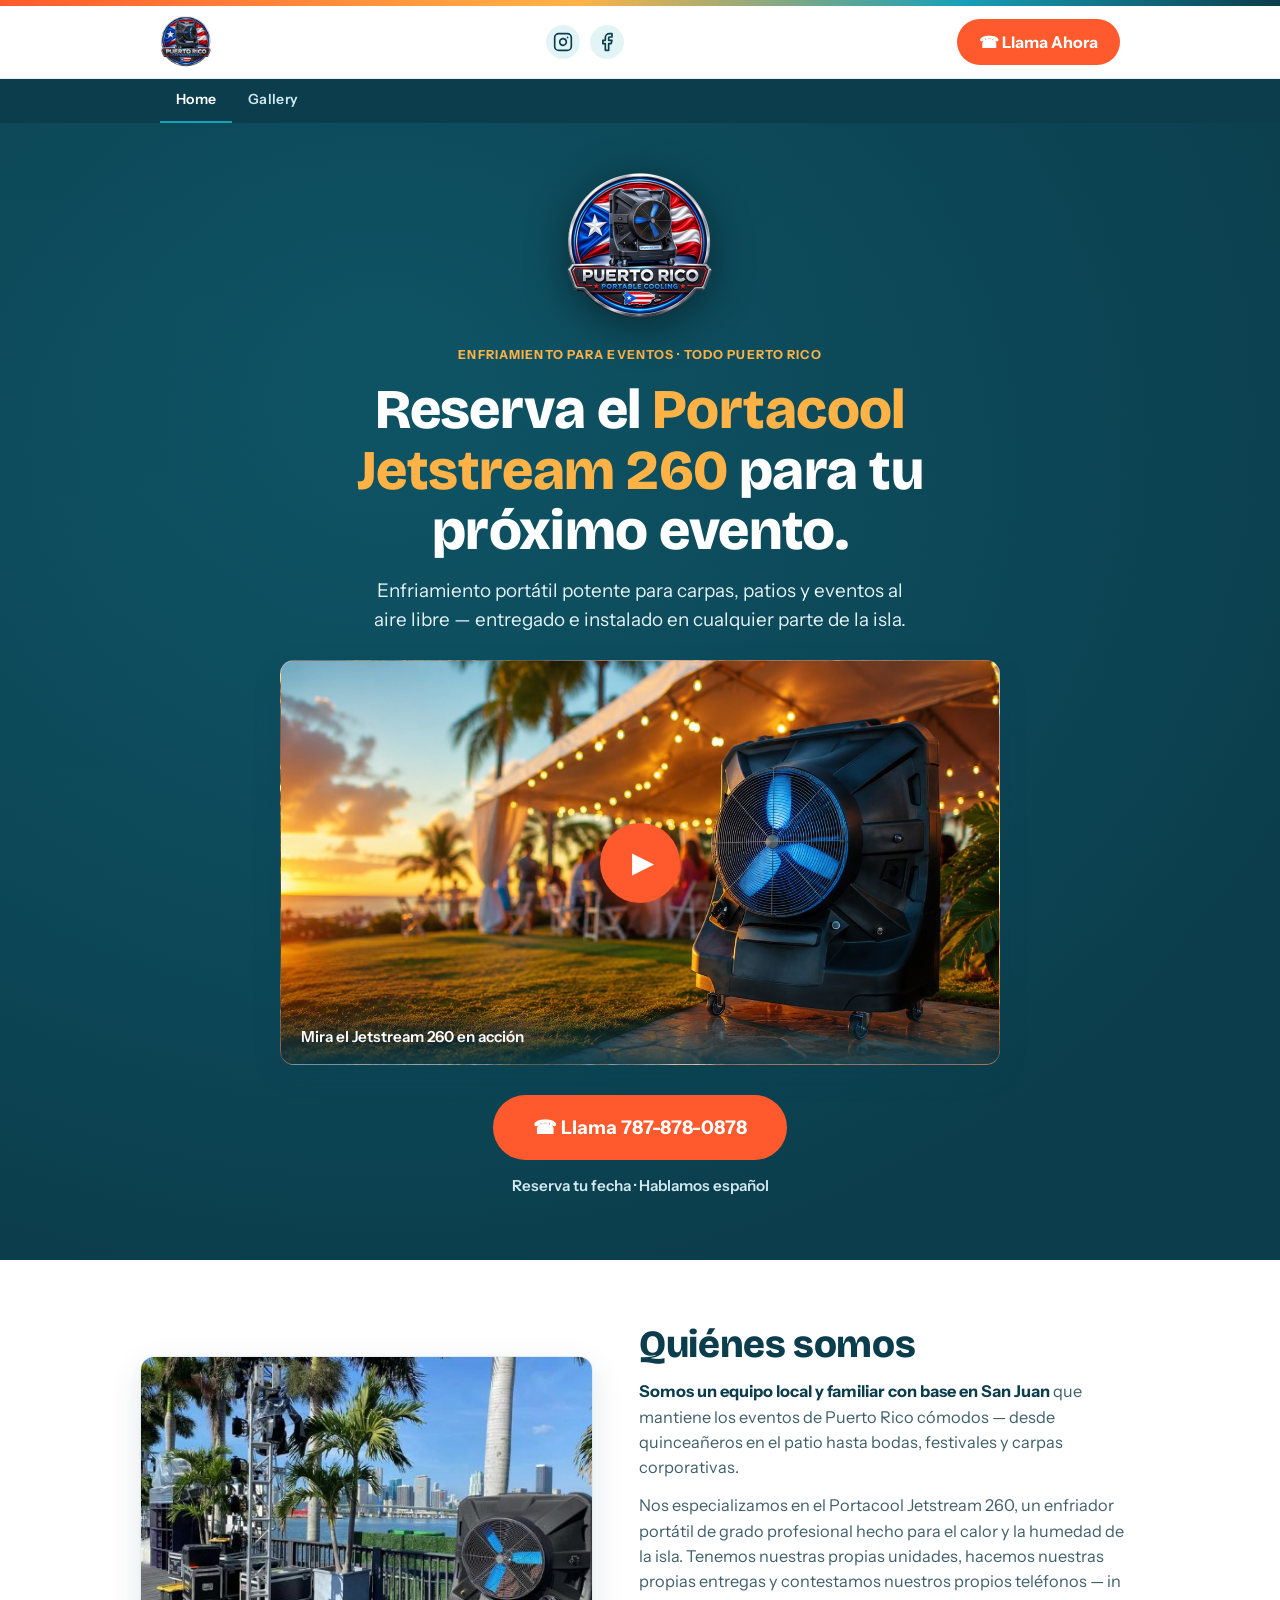
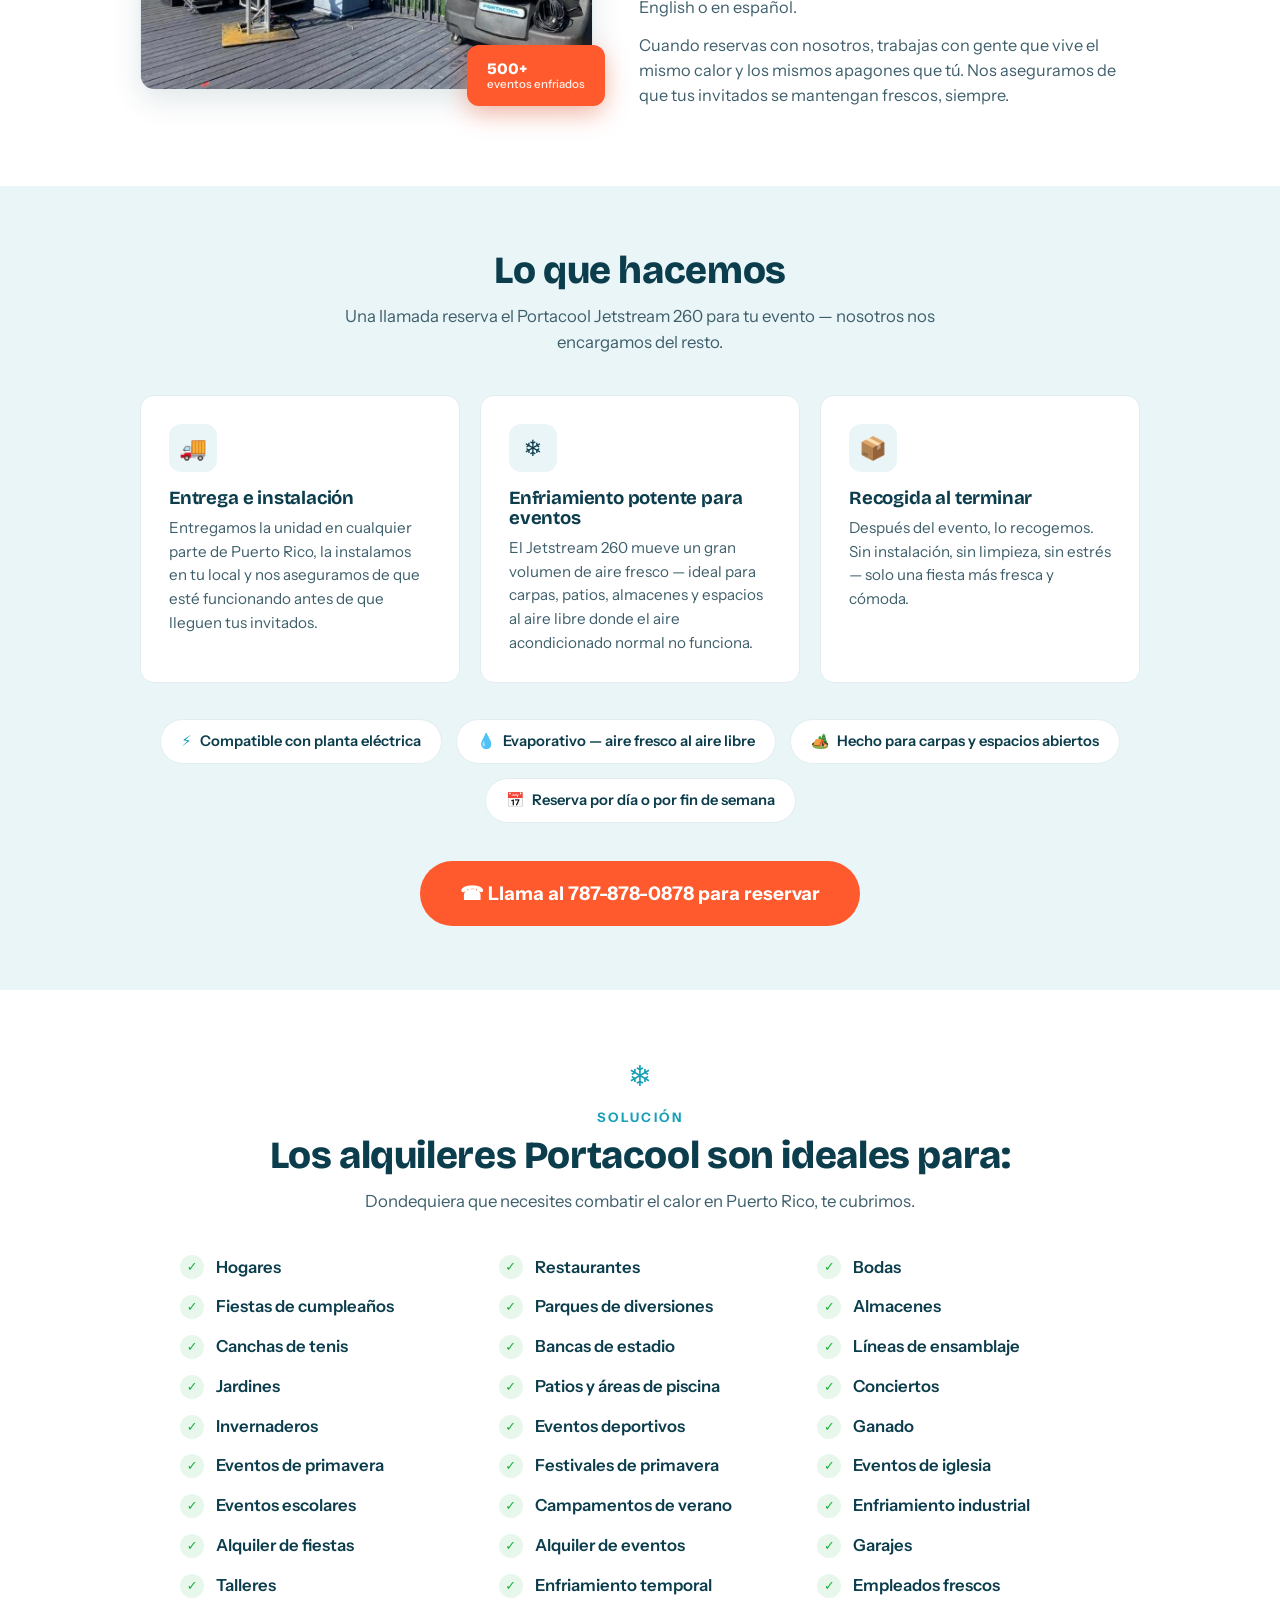
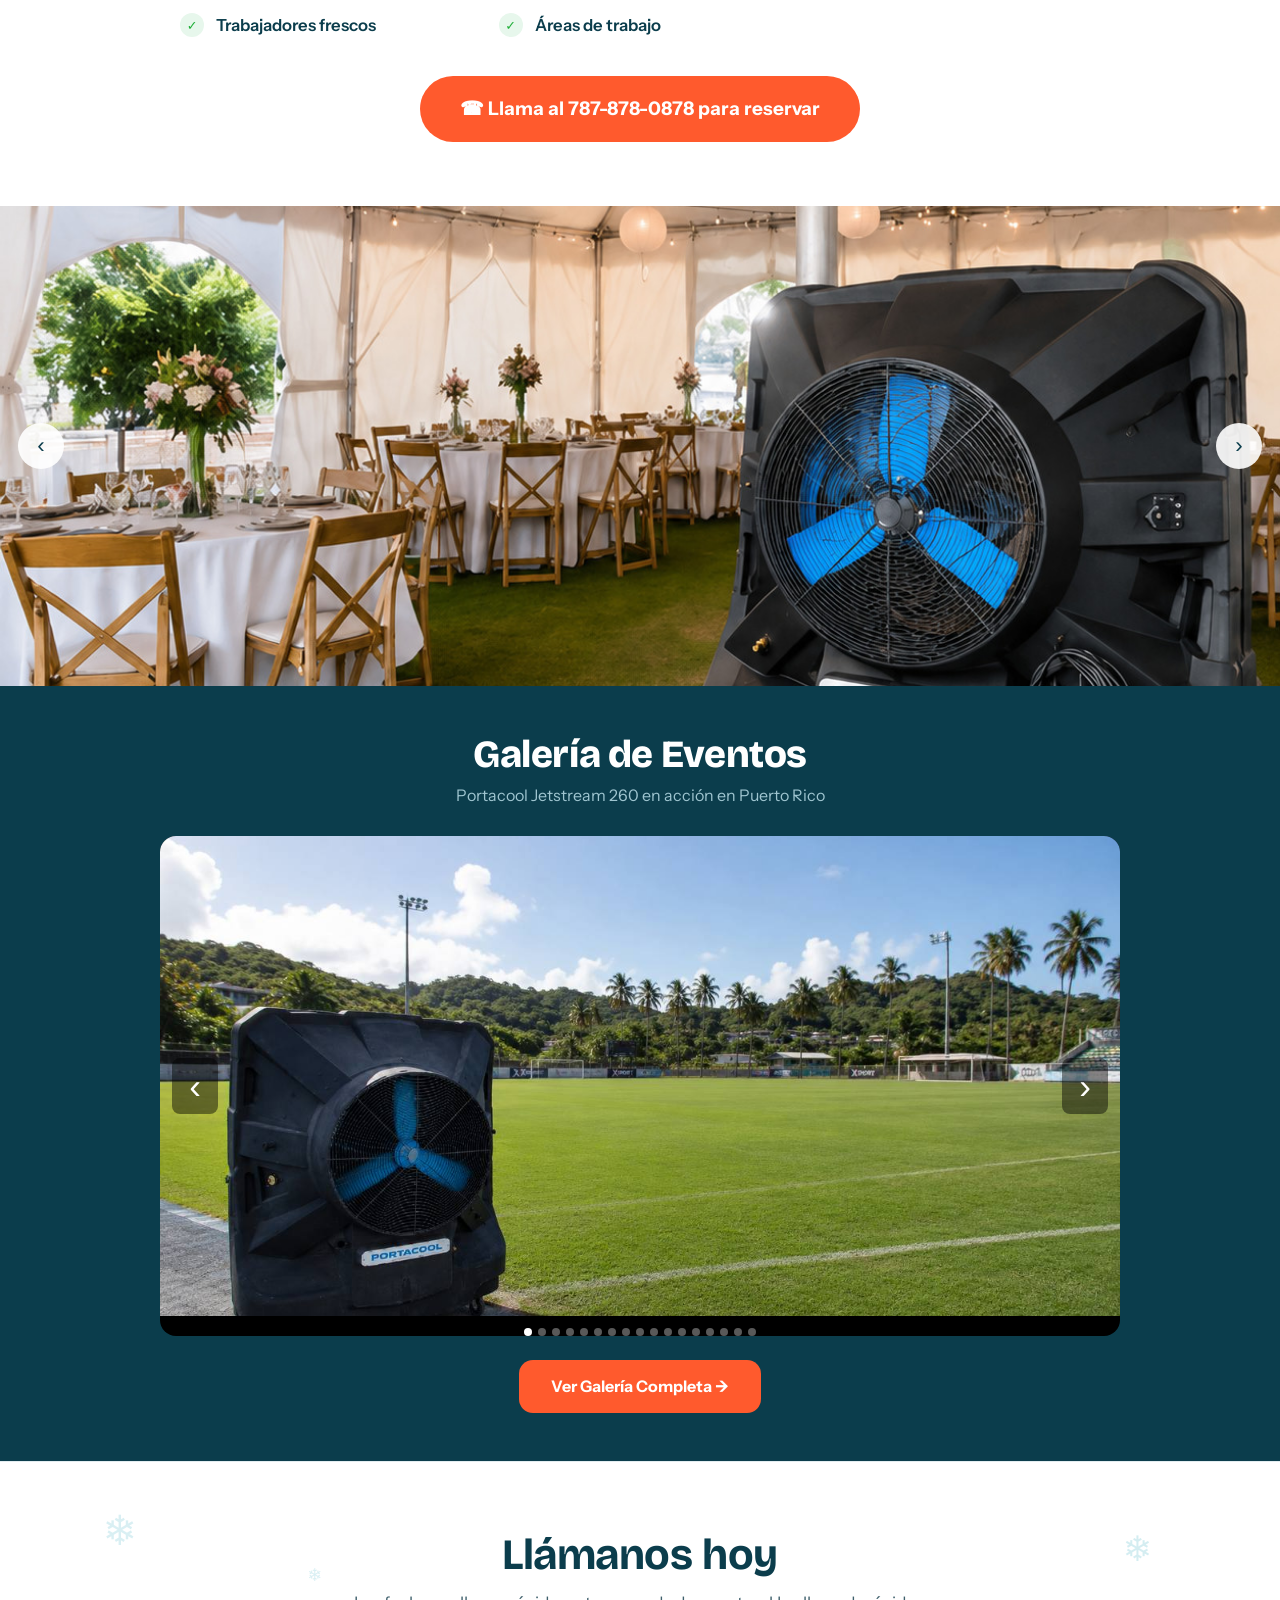
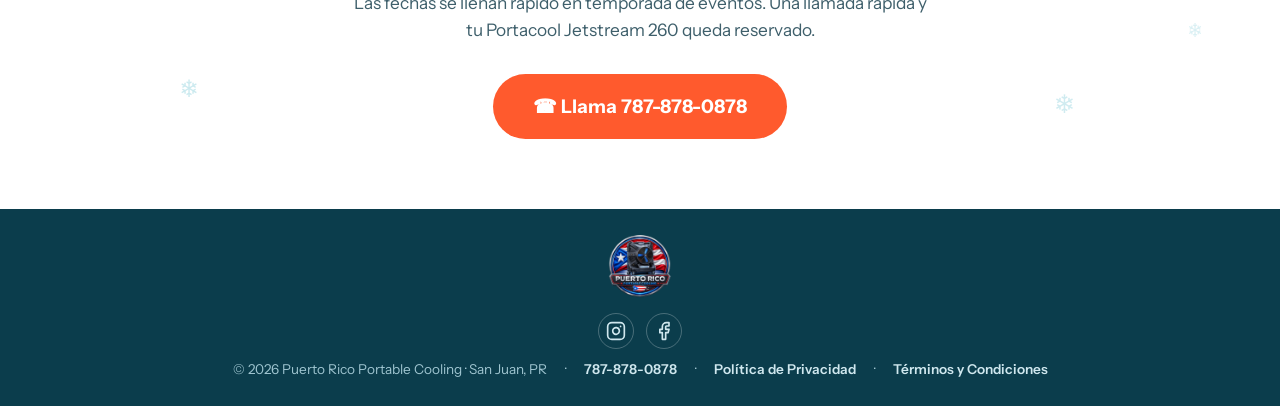
==== index.html @ 1264a454 "Add privacy policy and terms pages" ====
<!DOCTYPE html>
<html lang="es">
<head>
<meta charset="UTF-8">
<meta name="viewport" content="width=device-width, initial-scale=1.0">
<!-- Keyword-rich for Google Ads relevance / Quality Score -->
<title>Alquiler Portacool Jetstream 260 para Eventos en Puerto Rico | Llama para Reservar</title>
<meta name="description" content="Reserva el Portacool Jetstream 260 para tu próximo evento en Puerto Rico. Enfriamiento portátil potente para eventos, entregado e instalado en cualquier parte de la isla. Llama para reservar.">
<meta name="robots" content="index, follow">

<!-- ============================================================
   GOOGLE ADS — LAUNCH CHECKLIST
   1. Conversion tracking: set AW_CONVERSION_ID + AW_CALL_LABEL below
   2. Images: swap the placehold.co URLs for real event photos
   (Phone number and video are already set.)
============================================================ -->

<script async src="https://www.googletagmanager.com/gtag/js?id=AW_CONVERSION_ID">
// Full-width slideshow
(function(){
  var fs=document.getElementById('fullSlider'); if(!fs) return;
  var slides=fs.querySelectorAll('.fs-slide'), dotsWrap=document.getElementById('fsDots'), idx=0, timer;
  slides.forEach(function(_,n){var b=document.createElement('button');if(n===0)b.classList.add('active');b.setAttribute('aria-label','Ir a la foto '+(n+1));b.addEventListener('click',function(){go(n);reset();});dotsWrap.appendChild(b);});
  var dots=dotsWrap.querySelectorAll('button');
  function go(n){slides[idx].classList.remove('active');dots[idx].classList.remove('active');idx=(n+slides.length)%slides.length;slides[idx].classList.add('active');dots[idx].classList.add('active');}
  function reset(){clearInterval(timer);timer=setInterval(function(){go(idx+1);},4000);}
  fs.querySelector('.next').addEventListener('click',function(){go(idx+1);reset();});
  fs.querySelector('.prev').addEventListener('click',function(){go(idx-1);reset();});
  reset();
})();

// FOMO social-proof popups (randomized, auto-dismiss)
(function(){
  var el=document.getElementById('fomo'); if(!el) return;
  var msgEl=document.getElementById('fomoMsg'), avEl=document.getElementById('fomoAv'), timeEl=document.getElementById('fomoTime');
  var names=["Carlos","José","Luis","Carmen","Ana","María","Roberto","Sofía","Miguel","Gabriela","Javier","Isabella","Pedro","Valeria","Héctor","Daniela","Ángel","Yarimar","Edwin","Rosa","Wanda","Jorge","Lourdes","Rafael","Camila","Andrés","Keishla","Iván","Mariana","Francisco","Nydia","Ramón","Brenda","Orlando","Glorimar"];
  var lastInit=["R.","M.","T.","S.","G.","V.","D.","P.","C.","L.","A.","B.","O.","F."];
  var towns=["San Juan","Bayamón","Carolina","Ponce","Caguas","Guaynabo","Mayagüez","Toa Baja","Trujillo Alto","Arecibo","Dorado","Fajardo","Humacao","Vega Baja","Cataño","Río Grande","Aguadilla","Manatí"];
  var months=["enero","febrero","marzo","abril","mayo","junio","julio","agosto","septiembre","octubre","noviembre","diciembre"];
  var month=months[new Date().getMonth()];
  function tpl(name,town){
    var t=[
      "<strong>"+name+"</strong> de "+town+" acaba de reservar para este mes — ¡reserva pronto!",
      "<strong>"+name+"</strong> en "+town+" acaba de reservar el Jetstream 260 para un evento — ¡las fechas se están llenando!",
      "<strong>"+name+"</strong> acaba de reservar el enfriamiento para su evento de "+month+". ¡Reserva el tuyo!",
      "<strong>"+name+"</strong> de "+town+" acaba de asegurar un alquiler — ¡los cupos son limitados!",
      "<strong>"+name+"</strong> acaba de asegurar un Portacool para "+month+" — ¡no te quedes fuera!"
    ];
    return t[Math.floor(Math.random()*t.length)];
  }
  var prev=-1;
  function pick(arr){return arr[Math.floor(Math.random()*arr.length)];}
  function showOne(){
    var name=pick(names)+" "+pick(lastInit);
    var town=pick(towns);
    var i; do{ i=Math.floor(Math.random()*5);}while(i===prev); prev=i;
    avEl.textContent=name.charAt(0);
    msgEl.innerHTML=tpl(name,town);
    timeEl.textContent=(Math.floor(Math.random()*14)+2)+" minutos atrás";
    el.classList.add('show');
    setTimeout(function(){ el.classList.remove('show'); }, 5200); // visible ~5s
    schedule();
  }
  function schedule(){
    var wait=11000+Math.random()*12000; // 11-23s between popups
    clearTimeout(window.__fomoT); window.__fomoT=setTimeout(showOne, wait);
  }
  document.getElementById('fomoClose').addEventListener('click',function(){ el.classList.remove('show'); });
  setTimeout(showOne, 6000); // first popup after 6s
})();
</script>
<script>
  window.dataLayer = window.dataLayer || [];
  function gtag(){dataLayer.push(arguments);}
  gtag('js', new Date());
  gtag('config', 'AW_CONVERSION_ID');   // <-- replace AW_CONVERSION_ID (e.g. AW-1234567890)
  function trackCall(){
    gtag('event', 'conversion', { 'send_to': 'AW_CONVERSION_ID/AW_CALL_LABEL' }); // <-- replace label
  }
</script>

<link rel="preconnect" href="https://fonts.googleapis.com">
<link rel="preconnect" href="https://fonts.gstatic.com" crossorigin>
<link href="https://fonts.googleapis.com/css2?family=Bricolage+Grotesque:opsz,wght@12..96,500;12..96,700;12..96,800&family=Instrument+Sans:wght@400;500;600;700&display=swap" rel="stylesheet">
<style>
:root{
  --ocean:#0B3D4C; --aqua:#18A0B8; --ice:#EAF5F8;
  --mango:#FF5A2D; --mango-dark:#E84817; --amber:#FFB347;
  --white:#FFFFFF; --ink-soft:#3E5F6B; --radius:14px;
  --shadow:0 10px 30px rgba(11,61,76,.12);
}
*{margin:0;padding:0;box-sizing:border-box}
html{scroll-behavior:smooth}
body{font-family:'Instrument Sans',system-ui,sans-serif;color:var(--ocean);background:var(--white);line-height:1.55;-webkit-font-smoothing:antialiased}
h1,h2,h3{font-family:'Bricolage Grotesque',sans-serif;line-height:1.08;letter-spacing:-.01em}
img{max-width:100%}
a{color:inherit}

.heat-strip{height:6px;width:100%;background:linear-gradient(90deg,var(--mango) 0%,var(--amber) 45%,var(--aqua) 75%,var(--ocean) 100%)}

header{position:sticky;top:0;z-index:50;background:rgba(255,255,255,.96);backdrop-filter:blur(8px);border-bottom:1px solid #E3EDF0}
.header-inner{max-width:1000px;margin:0 auto;padding:10px 20px;display:flex;align-items:center;justify-content:space-between;gap:16px}
.logo-img{height:52px;width:auto;display:block}
.hero-logo{width:150px;height:auto;margin:0 auto 18px;display:block;filter:drop-shadow(0 8px 22px rgba(0,0,0,.45))}

.btn{display:inline-flex;align-items:center;justify-content:center;gap:9px;font-weight:700;font-size:1.08rem;text-decoration:none;border:none;cursor:pointer;padding:16px 32px;border-radius:999px;transition:transform .12s ease,background .15s ease;font-family:'Instrument Sans',sans-serif}
.btn:active{transform:scale(.98)}
.btn-mango{background:var(--mango);color:#fff}
.btn-mango:hover{background:var(--mango-dark)}
.btn-call-sm{font-size:1rem;padding:11px 22px}
.btn-big{font-size:1.18rem;padding:18px 40px}

/* ===== HERO: background slideshow + video + call ===== */
.hero{position:relative;overflow:hidden;text-align:center;color:#fff}
.hero-slides{position:absolute;inset:0;z-index:0}
.hero-slides .slide{position:absolute;inset:0;background-size:cover;background-position:center;opacity:0;transition:opacity 1.2s ease}
.hero-slides .slide.active{opacity:1}
.hero-overlay{position:absolute;inset:0;z-index:1;background:linear-gradient(180deg,rgba(11,61,76,.80),rgba(11,61,76,.66))}
.hero-inner{position:relative;z-index:2;max-width:820px;margin:0 auto;padding:50px 20px 62px}
.hero .eyebrow{display:inline-flex;align-items:center;gap:8px;font-size:.78rem;font-weight:700;text-transform:uppercase;letter-spacing:.09em;color:var(--amber);margin-bottom:16px}
.hero h1{font-size:clamp(2.1rem,5.2vw,3.5rem);font-weight:800;margin-bottom:14px}
.hero h1 span{color:var(--amber)}
.hero p.lead{font-size:1.18rem;color:#E4F2F6;max-width:42ch;margin:0 auto 26px}
.video-frame{position:relative;max-width:720px;margin:0 auto 30px;aspect-ratio:16/9;border-radius:var(--radius);overflow:hidden;box-shadow:var(--shadow);background:linear-gradient(135deg,#0B3D4C,#18A0B8);cursor:pointer;border:1px solid rgba(255,255,255,.25)}
.video-frame img{width:100%;height:100%;object-fit:cover;display:block;opacity:.92}
.video-frame .play{position:absolute;inset:0;display:grid;place-items:center}
.video-frame .play span{width:80px;height:80px;border-radius:50%;background:var(--mango);color:#fff;display:grid;place-items:center;font-size:1.8rem;padding-left:6px;box-shadow:0 10px 30px rgba(232,72,23,.5);transition:transform .15s ease}
.video-frame:hover .play span{transform:scale(1.07)}
.video-frame .vf-cap{position:absolute;left:0;right:0;bottom:0;padding:16px 20px;color:#fff;font-weight:600;font-size:.95rem;text-align:left;background:linear-gradient(transparent,rgba(11,61,76,.85))}
.vf-link{display:inline-block;margin:-14px auto 26px;color:#CFE7EE;font-weight:600;font-size:.9rem;text-decoration:underline;text-underline-offset:3px}
.vf-link:hover{color:#fff}
.hero .sub-call{margin-top:14px;font-size:.95rem;color:#CFE7EE;font-weight:600}

.section{padding:64px 20px}
.section-inner{max-width:1000px;margin:0 auto;text-align:center}
.section h2{font-size:clamp(1.7rem,3.4vw,2.4rem);font-weight:800;margin-bottom:12px}
.section .section-sub{color:var(--ink-soft);max-width:56ch;margin:0 auto 40px;font-size:1.05rem}
.cool-bg{background:var(--ice)}
.cta-row{margin-top:38px}

.fomo{position:fixed;right:20px;bottom:20px;z-index:70;width:330px;max-width:calc(100% - 32px);background:#fff;border:1px solid #E3EDF0;border-radius:14px;box-shadow:0 14px 34px rgba(11,61,76,.20);padding:14px 30px 14px 14px;display:flex;gap:12px;align-items:center;transform:translateY(18px) scale(.98);opacity:0;transition:opacity .4s ease,transform .4s ease;pointer-events:none}
.fomo.show{opacity:1;transform:translateY(0) scale(1);pointer-events:auto}
.fomo .av{width:42px;height:42px;border-radius:50%;background:linear-gradient(135deg,var(--aqua),var(--ocean));color:#fff;display:grid;place-items:center;font-weight:800;flex-shrink:0;font-family:'Bricolage Grotesque',sans-serif;font-size:1.05rem}
.fomo .body{font-size:.9rem;line-height:1.35;color:var(--ink-soft)}
.fomo .body strong{color:var(--ocean);font-weight:700}
.fomo .body .sub{font-size:.76rem;color:#7F94A0;margin-top:3px;display:flex;align-items:center;gap:5px}
.fomo .body .sub .dot{width:7px;height:7px;border-radius:50%;background:#1FAF38;display:inline-block}
.fomo .x{position:absolute;top:7px;right:9px;border:none;background:none;color:#AFC3CB;font-size:1.05rem;cursor:pointer;line-height:1;padding:2px}
.fomo .x:hover{color:var(--ocean)}
@media (max-width:880px){.fomo{right:12px;left:12px;bottom:88px;width:auto}}
@media (prefers-reduced-motion:reduce){.fomo{transition:opacity .3s ease}}


.fullslider{position:relative;width:100%;overflow:hidden;aspect-ratio:16/6;background:var(--ice)}
.fullslider .fs-slide{position:absolute;inset:0;opacity:0;transition:opacity .8s ease;background-size:cover;background-position:center}
.fullslider .fs-slide.active{opacity:1}
.fullslider .fs-arrow{position:absolute;top:50%;transform:translateY(-50%);z-index:3;width:46px;height:46px;border-radius:50%;border:none;background:rgba(255,255,255,.9);color:var(--ocean);font-size:1.4rem;cursor:pointer;display:grid;place-items:center}
.fullslider .fs-arrow.prev{left:18px}.fullslider .fs-arrow.next{right:18px}
.fs-dots{position:absolute;left:0;right:0;bottom:16px;z-index:3;display:flex;gap:9px;justify-content:center}
.fs-dots button{width:11px;height:11px;border-radius:50%;border:none;background:rgba(255,255,255,.6);cursor:pointer;padding:0}
.fs-dots button.active{background:var(--mango)}
@media (max-width:880px){.fullslider{aspect-ratio:4/3}.fullslider .fs-arrow{display:none}}


.sol-eyebrow{display:flex;flex-direction:column;align-items:center;gap:8px;margin-bottom:8px}
.sol-eyebrow .flake{font-size:1.8rem;color:var(--aqua)}
.sol-eyebrow .lab{font-size:.82rem;font-weight:800;letter-spacing:.18em;color:var(--aqua);text-transform:uppercase}
.solutions-list{display:grid;grid-template-columns:repeat(3,1fr);gap:14px 36px;max-width:920px;margin:0 auto;text-align:left}
.sol-item{display:flex;align-items:center;gap:12px;font-weight:600;color:var(--ocean);font-size:1.04rem}
.sol-item .ck{width:24px;height:24px;border-radius:50%;background:#E7F7EC;color:#1FAF38;display:grid;place-items:center;font-size:.8rem;font-weight:800;flex-shrink:0}
@media (max-width:880px){.solutions-list{grid-template-columns:1fr;gap:12px;max-width:340px}}


/* About */
.about-grid{display:grid;grid-template-columns:.95fr 1.05fr;gap:46px;align-items:center;text-align:left}
.about-photo{position:relative}
.about-photo img{width:100%;border-radius:var(--radius);display:block;box-shadow:var(--shadow);border:1px solid #E3EDF0}
.about-badge{position:absolute;bottom:-16px;right:-12px;background:var(--mango);color:#fff;font-family:'Bricolage Grotesque',sans-serif;font-weight:800;padding:14px 20px;border-radius:12px;font-size:1rem;line-height:1.2;box-shadow:0 8px 24px rgba(232,72,23,.35)}
.about-badge small{display:block;font-family:'Instrument Sans',sans-serif;font-weight:500;font-size:.72rem;opacity:.9}
.about-copy h2{margin-bottom:14px}
.about-copy p{color:var(--ink-soft);margin-bottom:13px;font-size:1.02rem}
.about-copy p strong{color:var(--ocean)}

/* What we do */
.cards{display:grid;grid-template-columns:repeat(3,1fr);gap:20px;text-align:left}
.card{background:var(--white);border-radius:var(--radius);padding:28px;border:1px solid #E3EDF0}
.card .ic-circle{width:48px;height:48px;border-radius:12px;background:var(--ice);display:grid;place-items:center;font-size:1.4rem;margin-bottom:16px}
.card h3{font-size:1.16rem;font-weight:700;margin-bottom:8px}
.card p{color:var(--ink-soft);font-size:.95rem}
.spec-strip{display:flex;flex-wrap:wrap;gap:14px;justify-content:center;margin-top:36px}
.spec{background:var(--white);border:1px solid #E3EDF0;border-radius:999px;padding:10px 20px;font-weight:600;font-size:.92rem;display:flex;align-items:center;gap:8px}
.spec .ic{color:var(--aqua)}

/* Footer / final call */
.final{position:relative;overflow:hidden;background:#fff;color:var(--ocean);text-align:center;padding:70px 20px;border-top:1px solid #E3EDF0}
.final h2{color:var(--ocean);font-size:clamp(1.9rem,4vw,2.7rem);margin-bottom:12px}
.final p{color:var(--ink-soft);max-width:48ch;margin:0 auto 30px;font-size:1.08rem}
.final .final-inner{position:relative;z-index:2}
.final .snow{position:absolute;z-index:1;color:var(--aqua);pointer-events:none;user-select:none;line-height:1}
footer{background:var(--ocean);color:#9FC5D0;padding:26px 20px;font-size:.85rem;text-align:center}
.footer-inner{max-width:1000px;margin:0 auto;display:flex;justify-content:center;gap:8px 18px;flex-wrap:wrap}
footer a{color:#CFE7EE;font-weight:600;text-decoration:none}

/* Social icons */
.social-links{display:flex;align-items:center;gap:10px}
.social-links a{display:flex;align-items:center;justify-content:center;width:34px;height:34px;border-radius:50%;background:rgba(24,160,184,.12);color:var(--ocean);text-decoration:none;transition:background .2s,color .2s}
.social-links a:hover{background:var(--aqua);color:#fff}
.footer-social{display:flex;align-items:center;justify-content:center;gap:12px;margin-bottom:10px}
.footer-social a{display:flex;align-items:center;justify-content:center;width:36px;height:36px;border-radius:50%;border:1px solid rgba(255,255,255,.25);color:#CFE7EE;transition:background .2s,color .2s}
.footer-social a:hover{background:var(--aqua);border-color:var(--aqua);color:#fff}

/* Nav menu */
.site-nav{background:var(--ocean);padding:0}
.site-nav ul{max-width:1000px;margin:0 auto;list-style:none;display:flex;gap:0;padding:0 20px}
.site-nav ul li a{display:block;padding:10px 16px;color:#CFE7EE;text-decoration:none;font-size:.88rem;font-weight:600;letter-spacing:.02em;transition:color .2s,background .2s}
.site-nav ul li a:hover{color:#fff;background:rgba(255,255,255,.08)}
.site-nav ul li a.active{color:#fff;border-bottom:2px solid var(--aqua)}

/* Gallery Slider */
.gallery-slider{position:relative;overflow:hidden;border-radius:16px;background:#000}
.gs-track{display:flex;height:480px;position:relative}
.gs-slide{position:absolute;inset:0;opacity:0;transition:opacity .5s ease}
.gs-slide.active{opacity:1}
.gs-slide img{width:100%;height:100%;object-fit:cover}
.gs-arrow{position:absolute;top:50%;transform:translateY(-50%);z-index:10;background:rgba(0,0,0,.45);color:#fff;border:none;font-size:2.2rem;width:46px;height:56px;cursor:pointer;border-radius:8px;display:flex;align-items:center;justify-content:center;transition:background .2s}
.gs-arrow:hover{background:rgba(0,0,0,.75)}
.gs-prev{left:12px}
.gs-next{right:12px}
.gs-dots{display:flex;justify-content:center;gap:6px;padding:12px 0 0}
.gs-dots button{width:8px;height:8px;border-radius:50%;border:none;background:rgba(255,255,255,.35);cursor:pointer;padding:0;transition:background .2s}
.gs-dots button.active{background:#fff}
@media(max-width:600px){.gs-track{height:280px}}

.sticky-bar{display:none;position:fixed;bottom:0;left:0;right:0;z-index:60;background:#fff;border-top:1px solid #E3EDF0;padding:10px 14px;box-shadow:0 -6px 20px rgba(11,61,76,.12)}
.sticky-bar .btn{width:100%;padding:16px 10px;font-size:1.1rem}

@media (max-width:880px){
  .cards{grid-template-columns:1fr}
  .about-grid{grid-template-columns:1fr;gap:38px}
  .about-badge{right:8px}
  .sticky-bar{display:block}
  body{padding-bottom:80px}
}
@media (prefers-reduced-motion:reduce){html{scroll-behavior:auto}.btn,.hero-slides .slide{transition:none}}
</style>
</head>
<body>

<div class="heat-strip" aria-hidden="true"></div>

<header>
  <div class="header-inner">
    <a href="tel:+17878780878" onclick="trackCall()" aria-label="Puerto Rico Portable Cooling — Llama ahora">
      <img class="logo-img" src="[data-uri]" alt="Puerto Rico Portable Cooling">
    </a>
    <div class="social-links">
      <a href="https://www.instagram.com/pr_portable_cooling/" target="_blank" rel="noopener" aria-label="Instagram"><svg xmlns="http://www.w3.org/2000/svg" width="20" height="20" viewBox="0 0 24 24" fill="none" stroke="currentColor" stroke-width="2" stroke-linecap="round" stroke-linejoin="round"><rect x="2" y="2" width="20" height="20" rx="5" ry="5"/><path d="M16 11.37A4 4 0 1 1 12.63 8 4 4 0 0 1 16 11.37z"/><line x1="17.5" y1="6.5" x2="17.51" y2="6.5"/></svg></a>
      <a href="https://www.facebook.com/PRPORTABLECOOLING" target="_blank" rel="noopener" aria-label="Facebook"><svg xmlns="http://www.w3.org/2000/svg" width="20" height="20" viewBox="0 0 24 24" fill="none" stroke="currentColor" stroke-width="2" stroke-linecap="round" stroke-linejoin="round"><path d="M18 2h-3a5 5 0 0 0-5 5v3H7v4h3v8h4v-8h3l1-4h-4V7a1 1 0 0 1 1-1h3z"/></svg></a>
    </div>
    <a class="btn btn-mango btn-call-sm" href="tel:+17878780878" onclick="trackCall()">&#9742; Llama Ahora</a>
  </div>
</header>

<!-- ===== NAV MENU ===== -->
<nav class="site-nav">
  <ul>
    <li><a href="index.html" class="active">Home</a></li>
    <li><a href="gallery.html">Gallery</a></li>
  </ul>
</nav>

<!-- ===== 1. HERO ===== -->
<section class="hero">
  <div class="hero-slides" id="heroSlides" aria-hidden="true">
    <div class="slide active" style="background:radial-gradient(120% 120% at 30% 20%,#18A0B8,#0B3D4C 70%)"></div>
    <div class="slide" style="background:radial-gradient(120% 120% at 70% 30%,#FF8A5B,#E84817 70%)"></div>
    <div class="slide" style="background:radial-gradient(120% 120% at 40% 70%,#2AC0D6,#0B3D4C 75%)"></div>
  </div>
  <div class="hero-overlay" aria-hidden="true"></div>
  <div class="hero-inner">
    <img class="hero-logo" src="[data-uri]" alt="Puerto Rico Portable Cooling logo">
    <span class="eyebrow">Enfriamiento para eventos · Todo Puerto Rico</span>
    <h1>Reserva el <span>Portacool Jetstream 260</span> para tu próximo evento.</h1>
    <p class="lead">Enfriamiento portátil potente para carpas, patios y eventos al aire libre — entregado e instalado en cualquier parte de la isla.</p>

    <!-- Video in the header -->
    <div class="video-frame" data-video role="button" tabindex="0" aria-label="Reproducir video: Portacool Jetstream 260 en acción"
         style="background-image:url('[data-uri]');background-size:cover;background-position:center">
      <div class="play"><span>&#9654;</span></div>
      <div class="vf-cap">Mira el Jetstream 260 en acción</div>
    </div>

    <a class="btn btn-mango btn-big" href="tel:+17878780878" onclick="trackCall()">&#9742; Llama 787-878-0878</a>
    <div class="sub-call">Reserva tu fecha · Hablamos español</div>
  </div>
</section>

<!-- ===== 2. ABOUT US ===== -->
<section class="section" id="about">
  <div class="section-inner">
    <div class="about-grid">
      <div class="about-photo">
        <img src="[data-uri]" alt="Portacool Jetstream 260 cooling an outdoor event in Puerto Rico" loading="lazy">
        <div class="about-badge">500+<small>eventos enfriados</small></div>
      </div>
      <div class="about-copy">
        <h2>Quiénes somos</h2>
        <p><strong>Somos un equipo local y familiar con base en San Juan</strong> que mantiene los eventos de Puerto Rico cómodos — desde quinceañeros en el patio hasta bodas, festivales y carpas corporativas.</p>
        <p>Nos especializamos en el Portacool Jetstream 260, un enfriador portátil de grado profesional hecho para el calor y la humedad de la isla. Tenemos nuestras propias unidades, hacemos nuestras propias entregas y contestamos nuestros propios teléfonos — in English o en español.</p>
        <p>Cuando reservas con nosotros, trabajas con gente que vive el mismo calor y los mismos apagones que tú. Nos aseguramos de que tus invitados se mantengan frescos, siempre.</p>
      </div>
    </div>
  </div>
</section>

<!-- ===== 3. WHAT WE DO ===== -->
<section class="section cool-bg">
  <div class="section-inner">
    <h2>Lo que hacemos</h2>
    <p class="section-sub">Una llamada reserva el Portacool Jetstream 260 para tu evento — nosotros nos encargamos del resto.</p>
    <div class="cards">
      <div class="card">
        <div class="ic-circle">&#128666;</div>
        <h3>Entrega e instalación</h3>
        <p>Entregamos la unidad en cualquier parte de Puerto Rico, la instalamos en tu local y nos aseguramos de que esté funcionando antes de que lleguen tus invitados.</p>
      </div>
      <div class="card">
        <div class="ic-circle">&#10052;&#65039;</div>
        <h3>Enfriamiento potente para eventos</h3>
        <p>El Jetstream 260 mueve un gran volumen de aire fresco — ideal para carpas, patios, almacenes y espacios al aire libre donde el aire acondicionado normal no funciona.</p>
      </div>
      <div class="card">
        <div class="ic-circle">&#128230;</div>
        <h3>Recogida al terminar</h3>
        <p>Después del evento, lo recogemos. Sin instalación, sin limpieza, sin estrés — solo una fiesta más fresca y cómoda.</p>
      </div>
    </div>
    <!-- NOTE: confirm exact specs for your unit before launch -->
    <div class="spec-strip">
      <div class="spec"><span class="ic">&#9889;</span> Compatible con planta eléctrica</div>
      <div class="spec"><span class="ic">&#128167;</span> Evaporativo — aire fresco al aire libre</div>
      <div class="spec"><span class="ic">&#127957;&#65039;</span> Hecho para carpas y espacios abiertos</div>
      <div class="spec"><span class="ic">&#128197;</span> Reserva por día o por fin de semana</div>
    </div>
    <div class="cta-row"><a class="btn btn-mango btn-big" href="tel:+17878780878" onclick="trackCall()">&#9742; Llama al 787-878-0878 para reservar</a></div>
  </div>
</section>


<!-- ===== SOLUTIONS ===== -->
<section class="section" id="solutions">
  <div class="section-inner">
    <div class="sol-eyebrow">
      <span class="flake" aria-hidden="true">&#10052;&#65039;</span>
      <span class="lab">Solución</span>
    </div>
    <h2>Los alquileres Portacool son ideales para:</h2>
    <p class="section-sub">Dondequiera que necesites combatir el calor en Puerto Rico, te cubrimos.</p>
    <div class="solutions-list">
        <div class="sol-item"><span class="ck">&#10003;</span>Hogares</div>
        <div class="sol-item"><span class="ck">&#10003;</span>Restaurantes</div>
        <div class="sol-item"><span class="ck">&#10003;</span>Bodas</div>
        <div class="sol-item"><span class="ck">&#10003;</span>Fiestas de cumpleaños</div>
        <div class="sol-item"><span class="ck">&#10003;</span>Parques de diversiones</div>
        <div class="sol-item"><span class="ck">&#10003;</span>Almacenes</div>
        <div class="sol-item"><span class="ck">&#10003;</span>Canchas de tenis</div>
        <div class="sol-item"><span class="ck">&#10003;</span>Bancas de estadio</div>
        <div class="sol-item"><span class="ck">&#10003;</span>Líneas de ensamblaje</div>
        <div class="sol-item"><span class="ck">&#10003;</span>Jardines</div>
        <div class="sol-item"><span class="ck">&#10003;</span>Patios y áreas de piscina</div>
        <div class="sol-item"><span class="ck">&#10003;</span>Conciertos</div>
        <div class="sol-item"><span class="ck">&#10003;</span>Invernaderos</div>
        <div class="sol-item"><span class="ck">&#10003;</span>Eventos deportivos</div>
        <div class="sol-item"><span class="ck">&#10003;</span>Ganado</div>
        <div class="sol-item"><span class="ck">&#10003;</span>Eventos de primavera</div>
        <div class="sol-item"><span class="ck">&#10003;</span>Festivales de primavera</div>
        <div class="sol-item"><span class="ck">&#10003;</span>Eventos de iglesia</div>
        <div class="sol-item"><span class="ck">&#10003;</span>Eventos escolares</div>
        <div class="sol-item"><span class="ck">&#10003;</span>Campamentos de verano</div>
        <div class="sol-item"><span class="ck">&#10003;</span>Enfriamiento industrial</div>
        <div class="sol-item"><span class="ck">&#10003;</span>Alquiler de fiestas</div>
        <div class="sol-item"><span class="ck">&#10003;</span>Alquiler de eventos</div>
        <div class="sol-item"><span class="ck">&#10003;</span>Garajes</div>
        <div class="sol-item"><span class="ck">&#10003;</span>Talleres</div>
        <div class="sol-item"><span class="ck">&#10003;</span>Enfriamiento temporal</div>
        <div class="sol-item"><span class="ck">&#10003;</span>Empleados frescos</div>
        <div class="sol-item"><span class="ck">&#10003;</span>Trabajadores frescos</div>
        <div class="sol-item"><span class="ck">&#10003;</span>Áreas de trabajo</div>
    </div>
    <div class="cta-row"><a class="btn btn-mango btn-big" href="tel:+17878780878" onclick="trackCall()">&#9742; Llama al 787-878-0878 para reservar</a></div>
  </div>
</section>


<!-- ===== FULL-WIDTH SLIDESHOW ===== -->
<div class="fullslider" id="fullSlider" aria-label="Galería de fotos">
  <button class="fs-arrow prev" aria-label="Anterior">&#8249;</button>
  <button class="fs-arrow next" aria-label="Siguiente">&#8250;</button>
    <div class="fs-slide active" role="img" aria-label="Carpa de evento climatizada con Portacool Jetstream 260" style="background-image:url('[data-uri]')"></div>
    <div class="fs-slide" role="img" aria-label="Evento al aire libre en Miami con Portacool Jetstream 260" style="background-image:url('[data-uri]')"></div>
  <div class="fs-dots" id="fsDots"></div>
</div>


<!-- ===== GALLERY SLIDER ===== -->
<section class="section" id="gallery-slider" style="padding:48px 0;background:var(--ocean)">
  <div class="section-inner" style="max-width:1000px;margin:0 auto;padding:0 20px">
    <h2 style="text-align:center;color:#fff;margin-bottom:8px">Galería de Eventos</h2>
    <p style="text-align:center;color:#9FC5D0;margin-bottom:28px">Portacool Jetstream 260 en acción en Puerto Rico</p>
    <div class="gallery-slider" id="gallerySlider">
      <button class="gs-arrow gs-prev" aria-label="Anterior">&#8249;</button>
      <button class="gs-arrow gs-next" aria-label="Siguiente">&#8250;</button>
      <div class="gs-track">
    <div class="gs-slide active"><img src="[data-uri]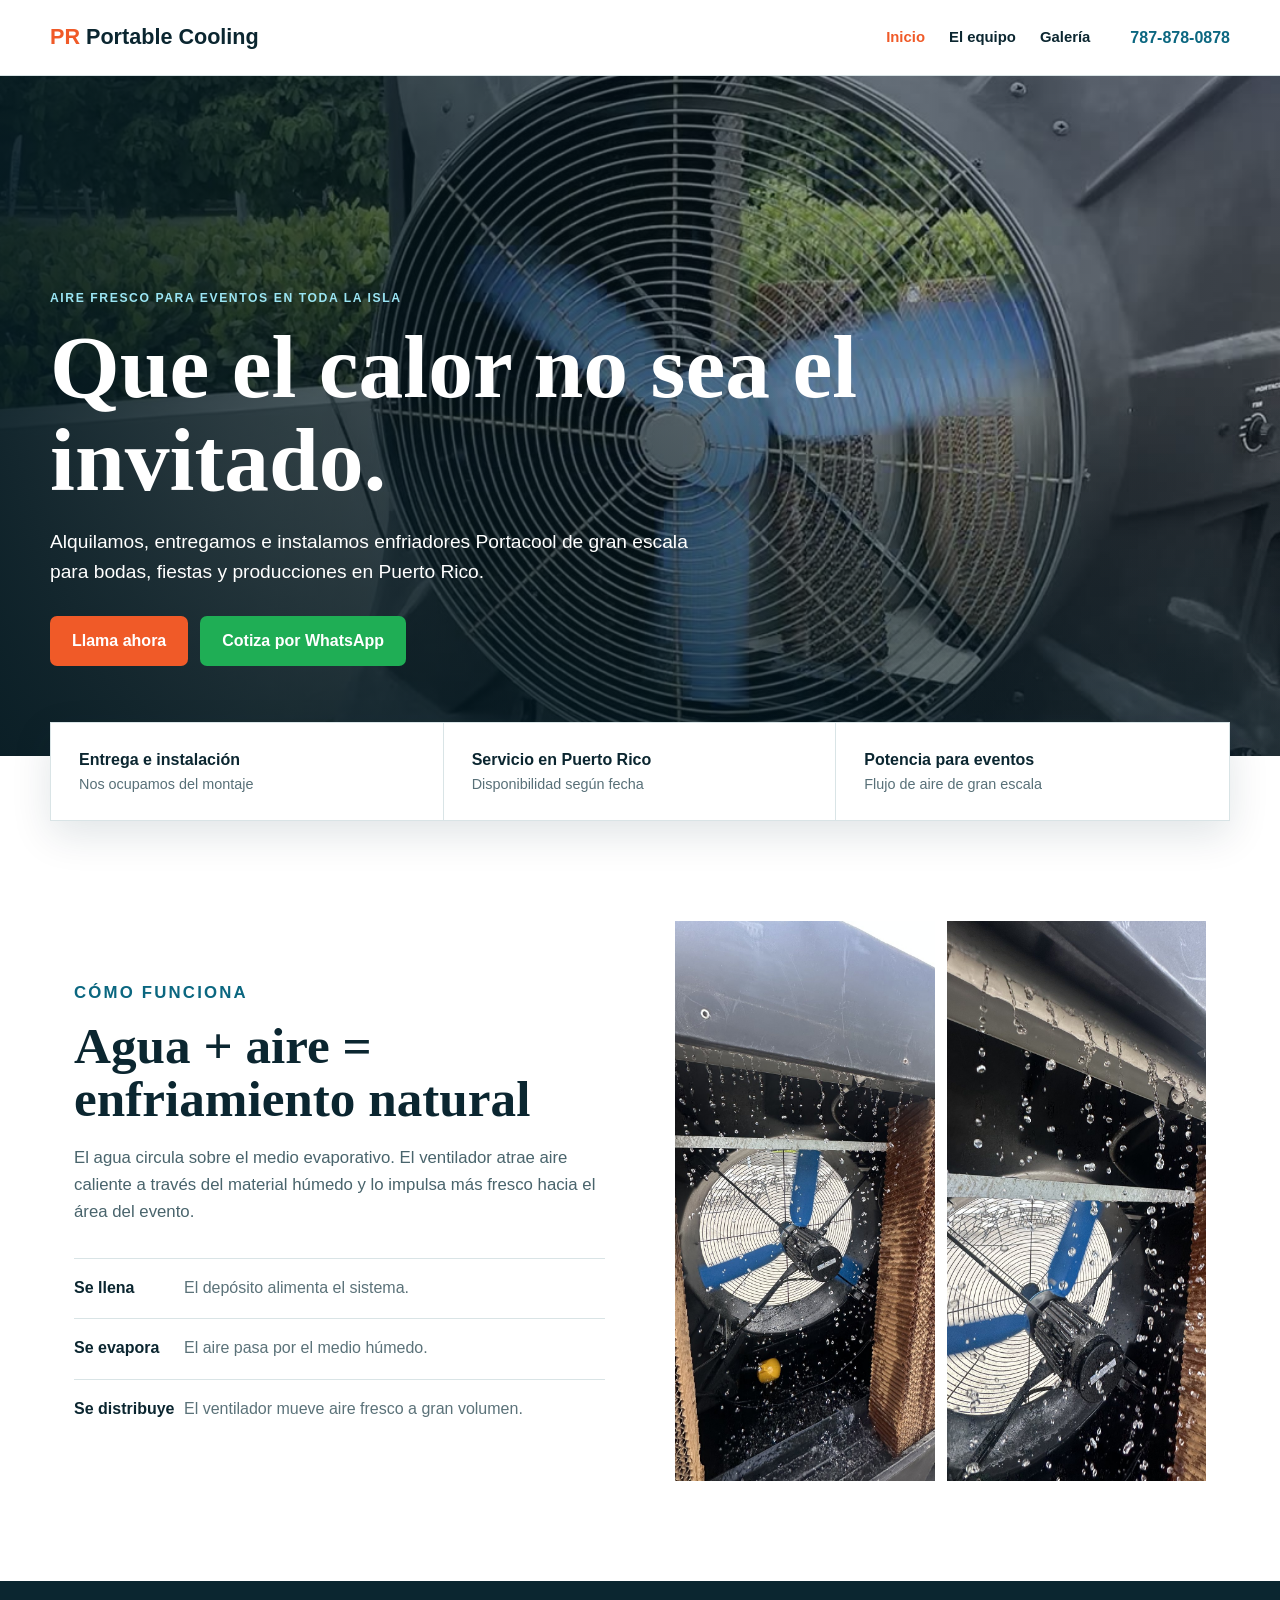
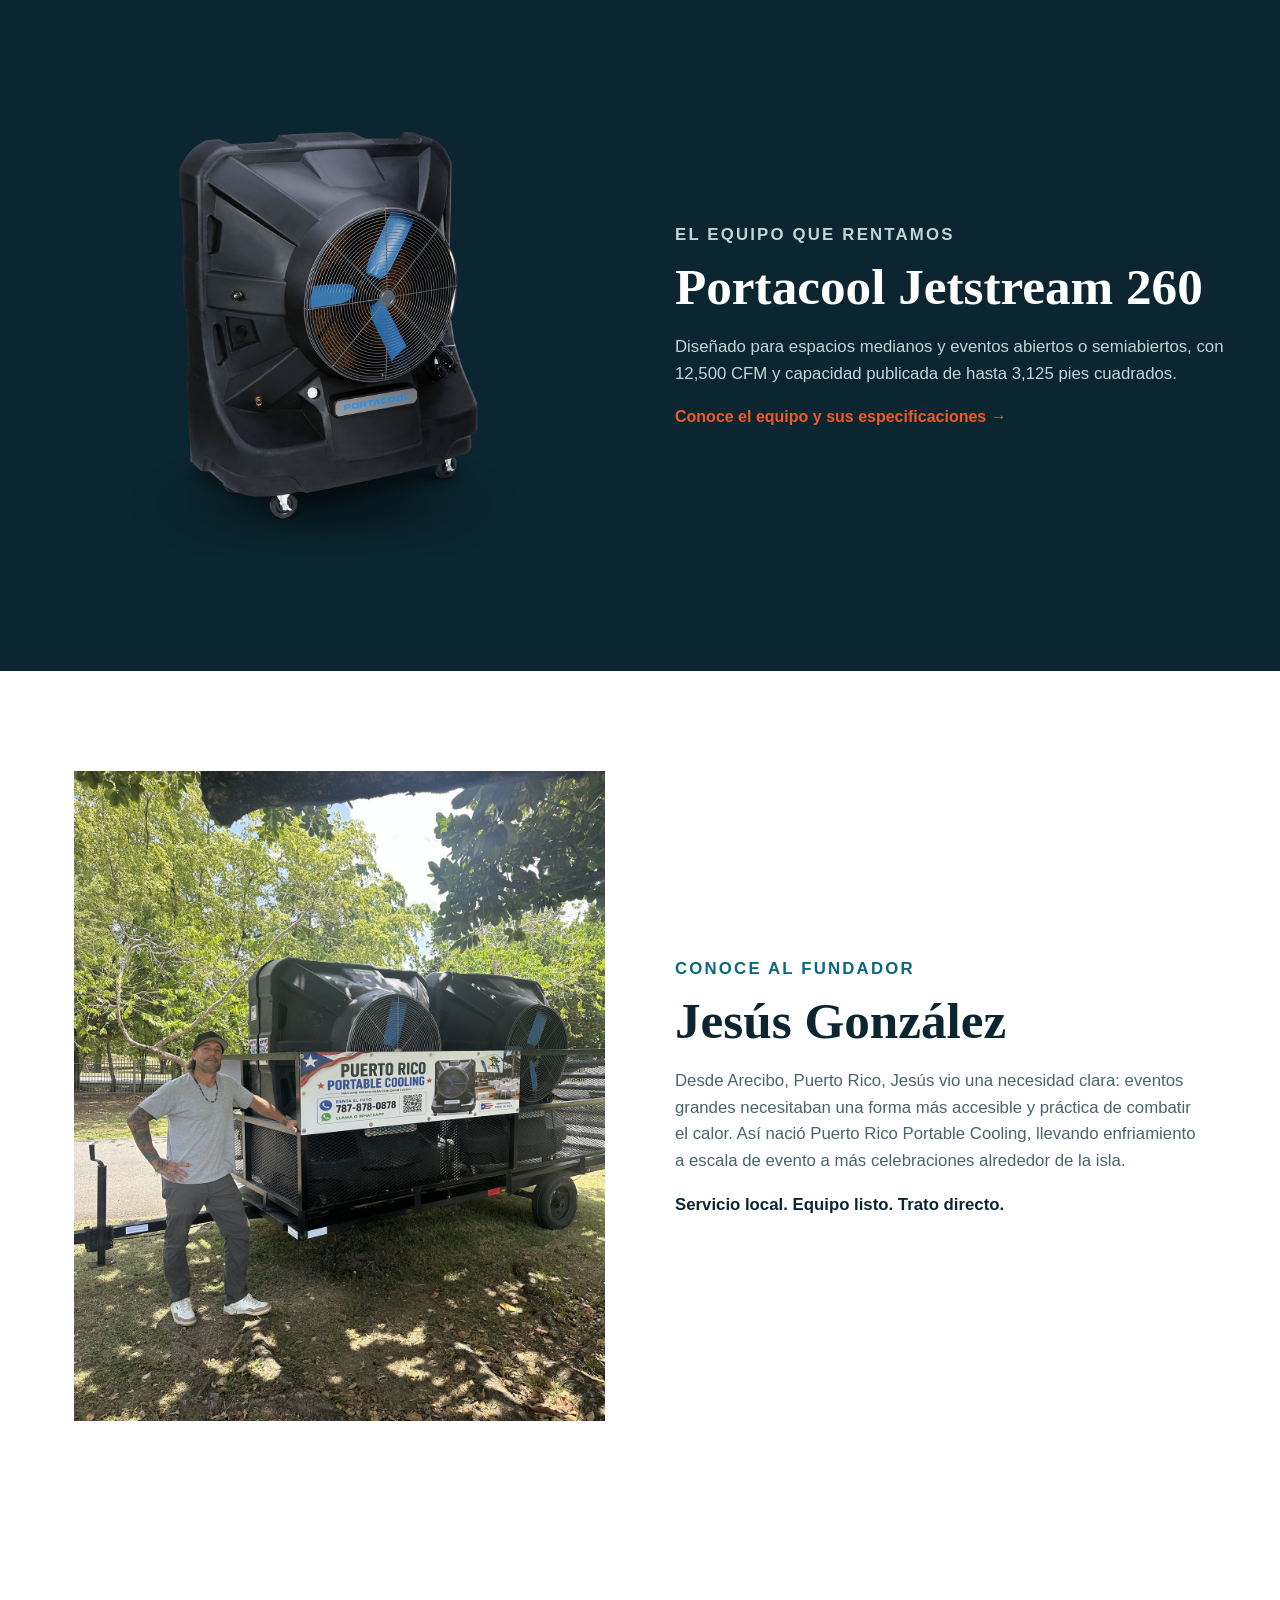
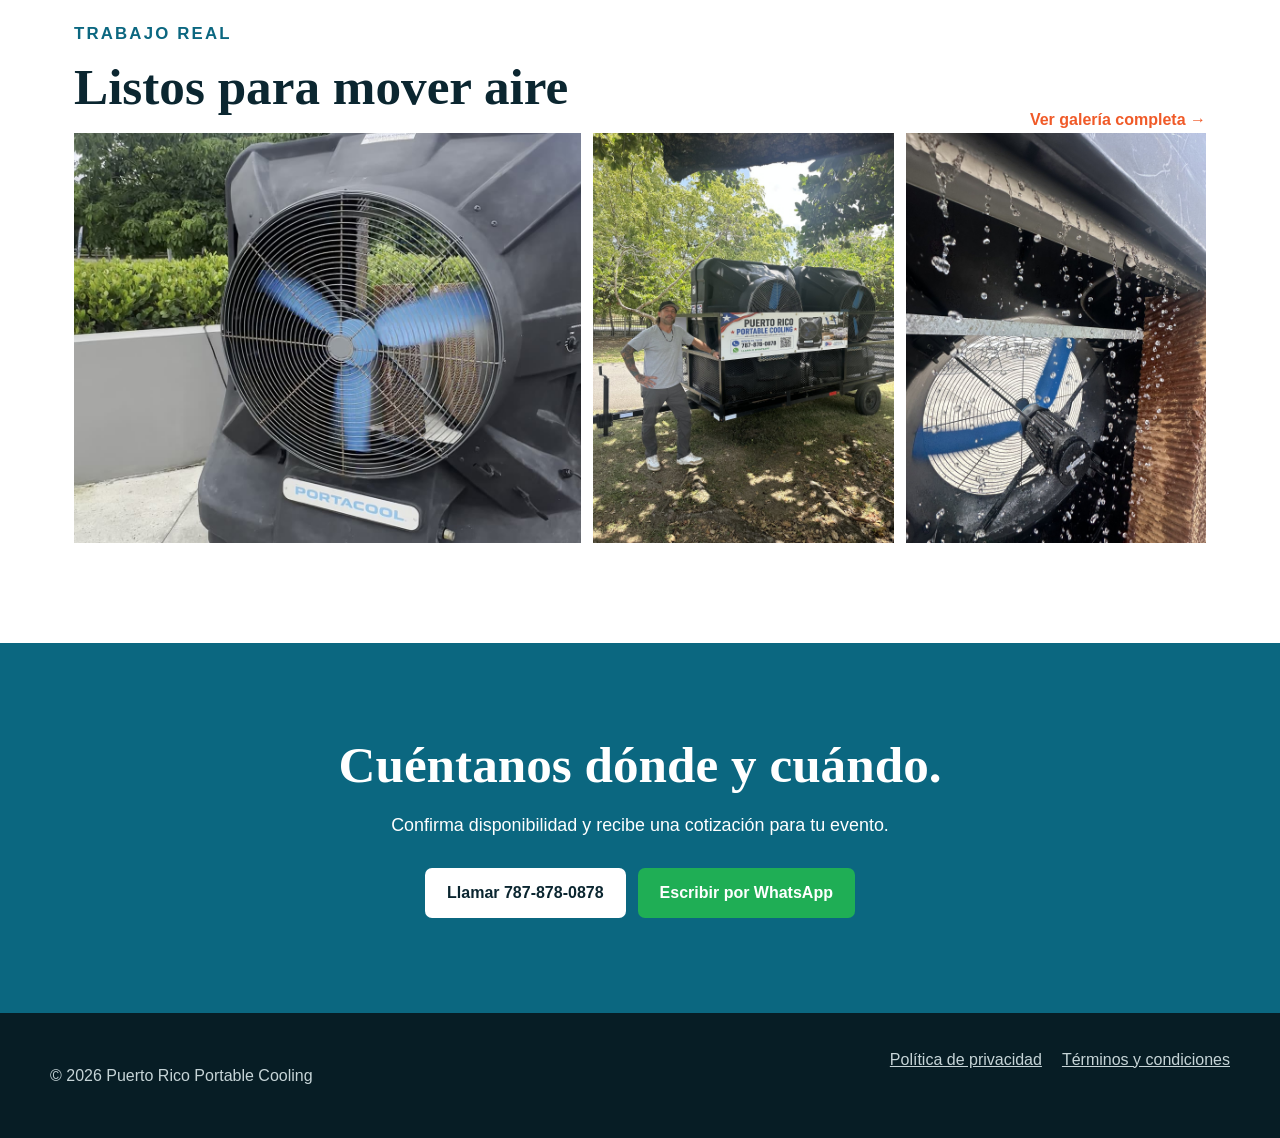
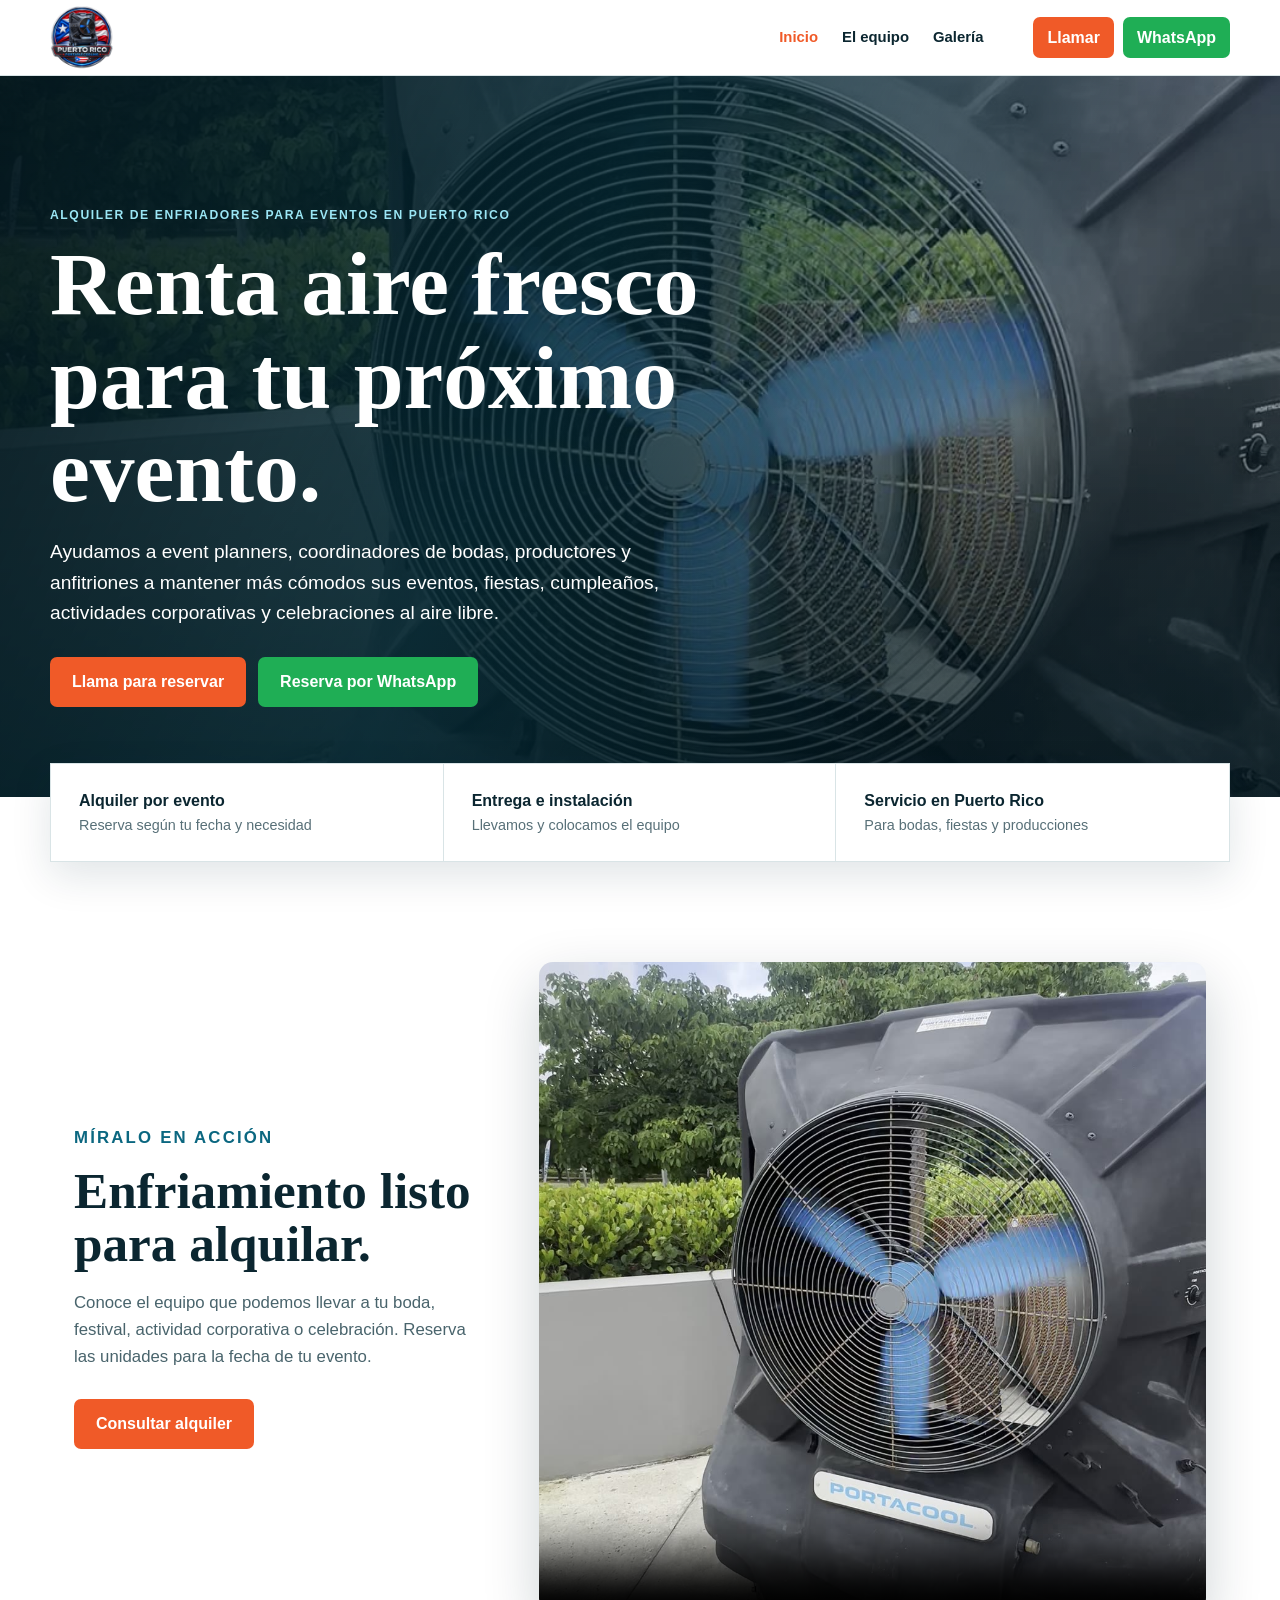
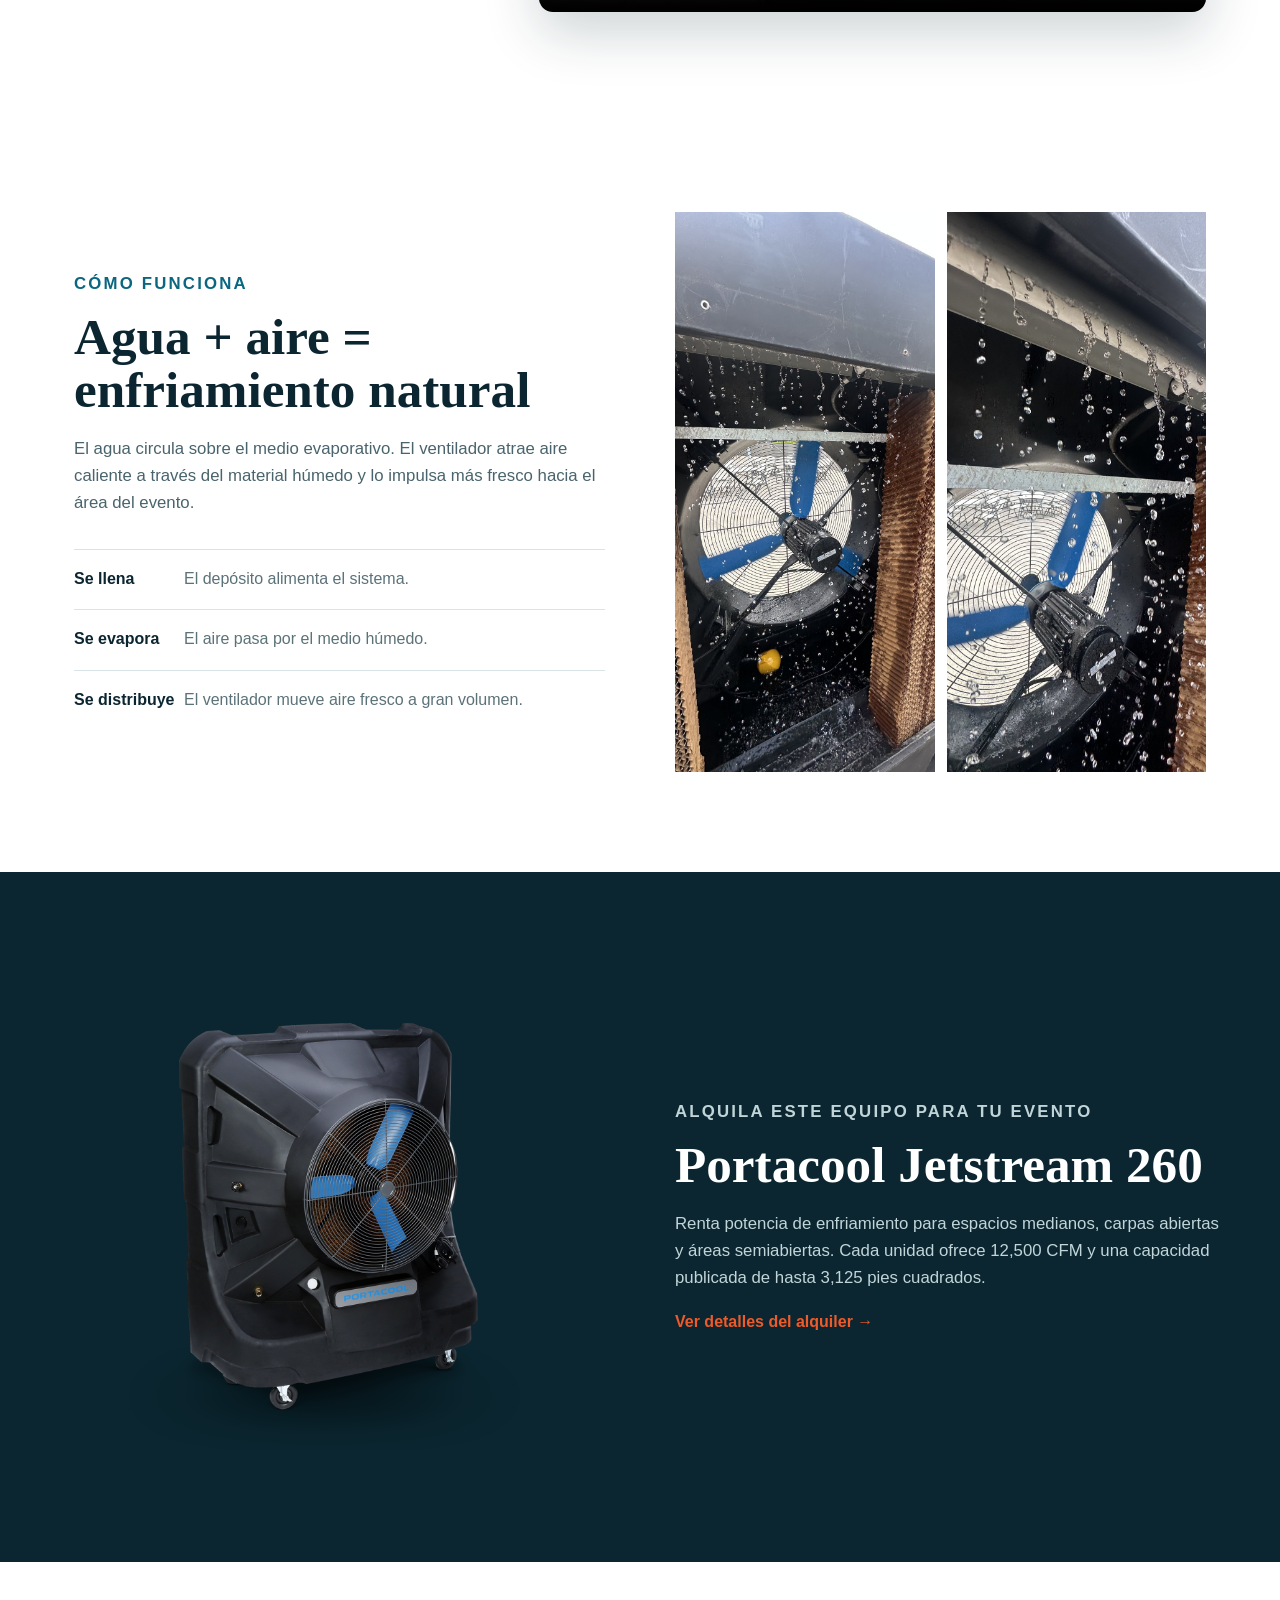
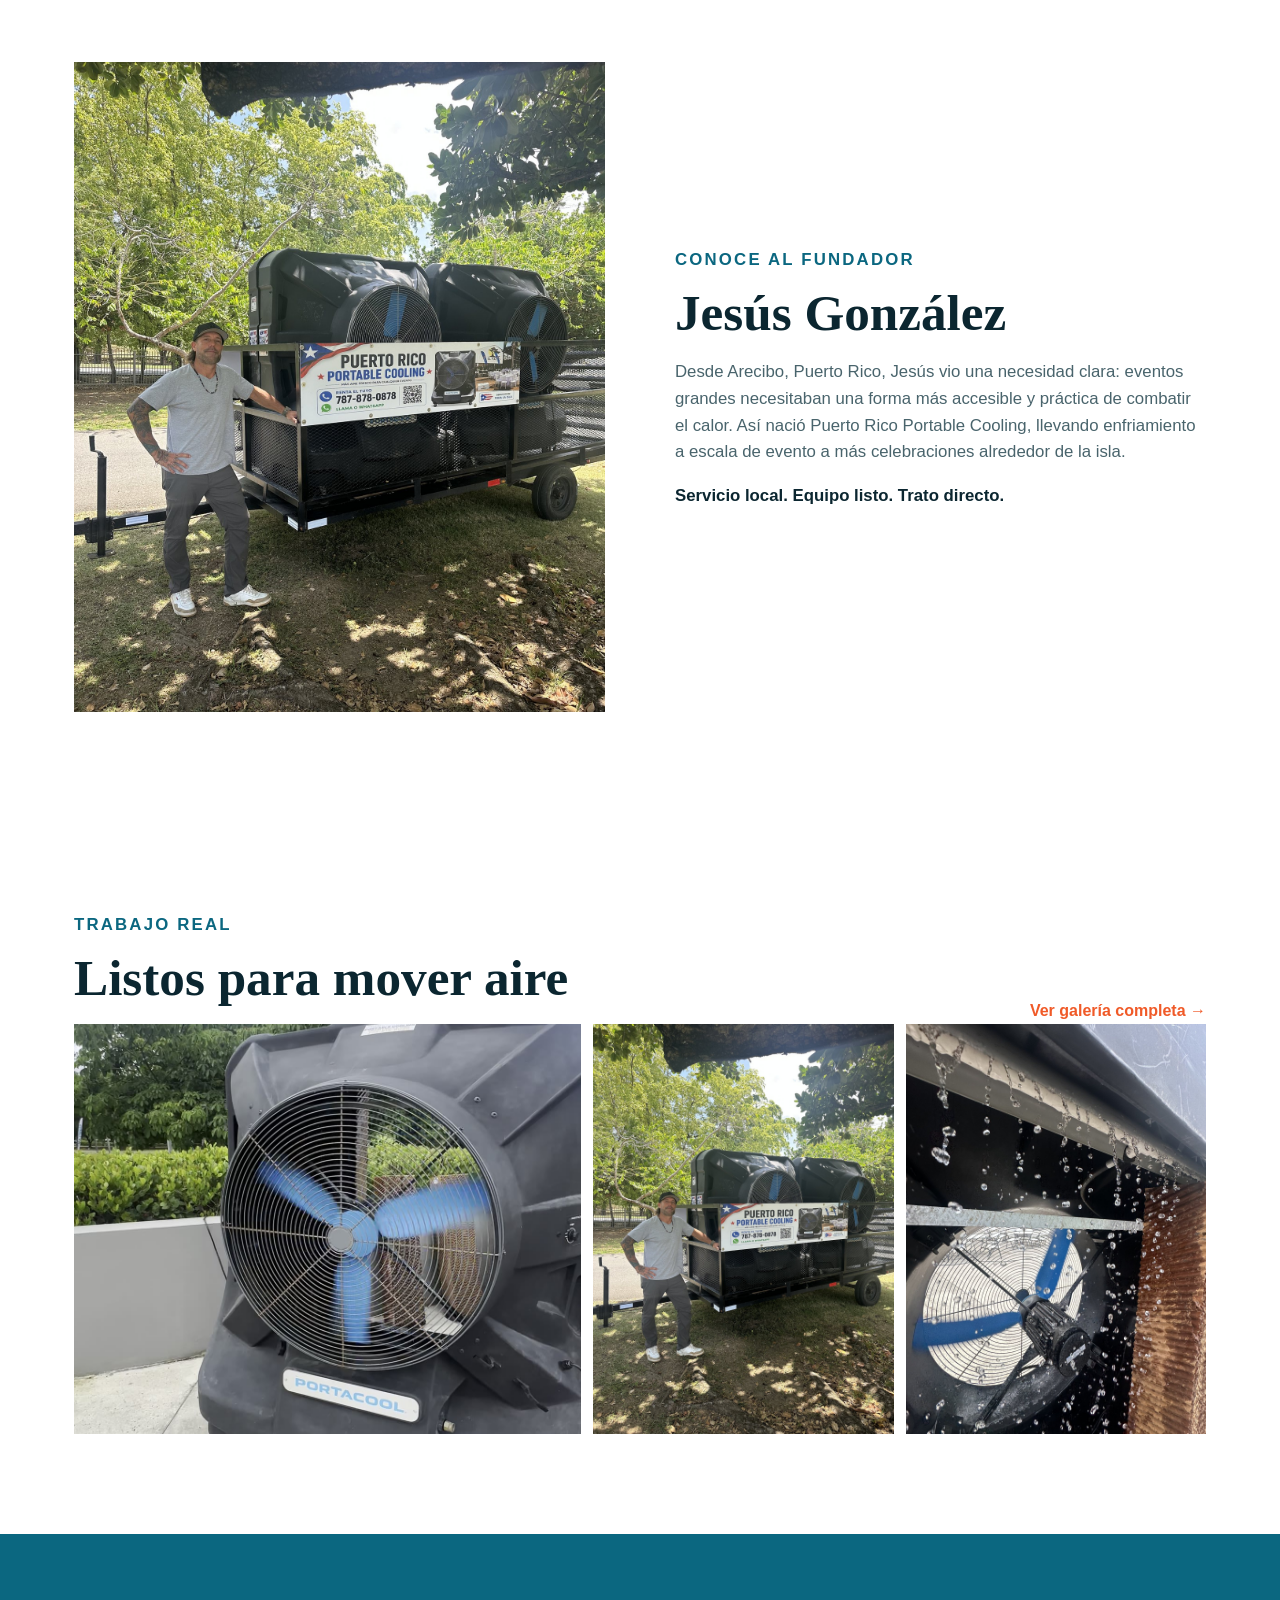
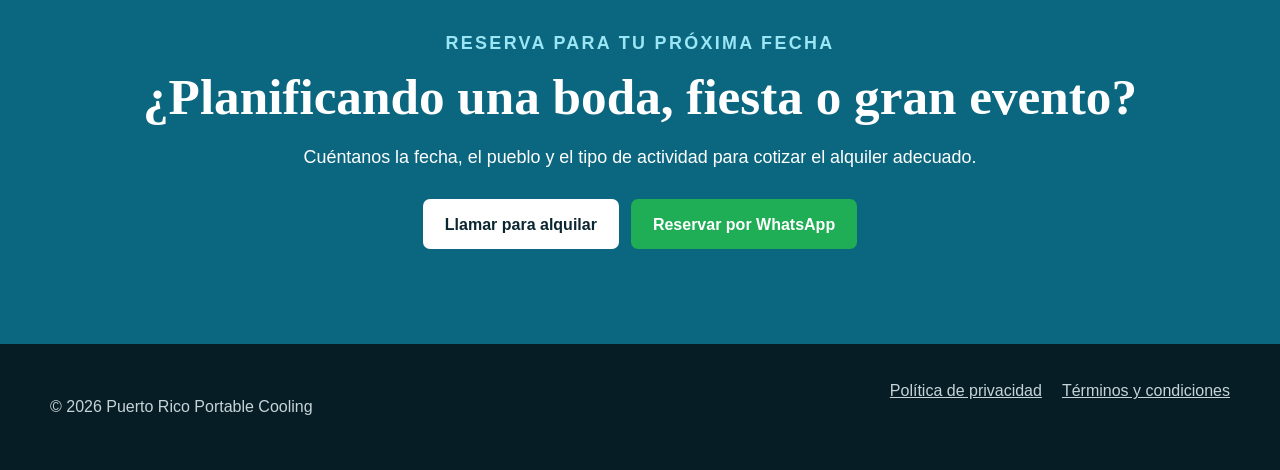
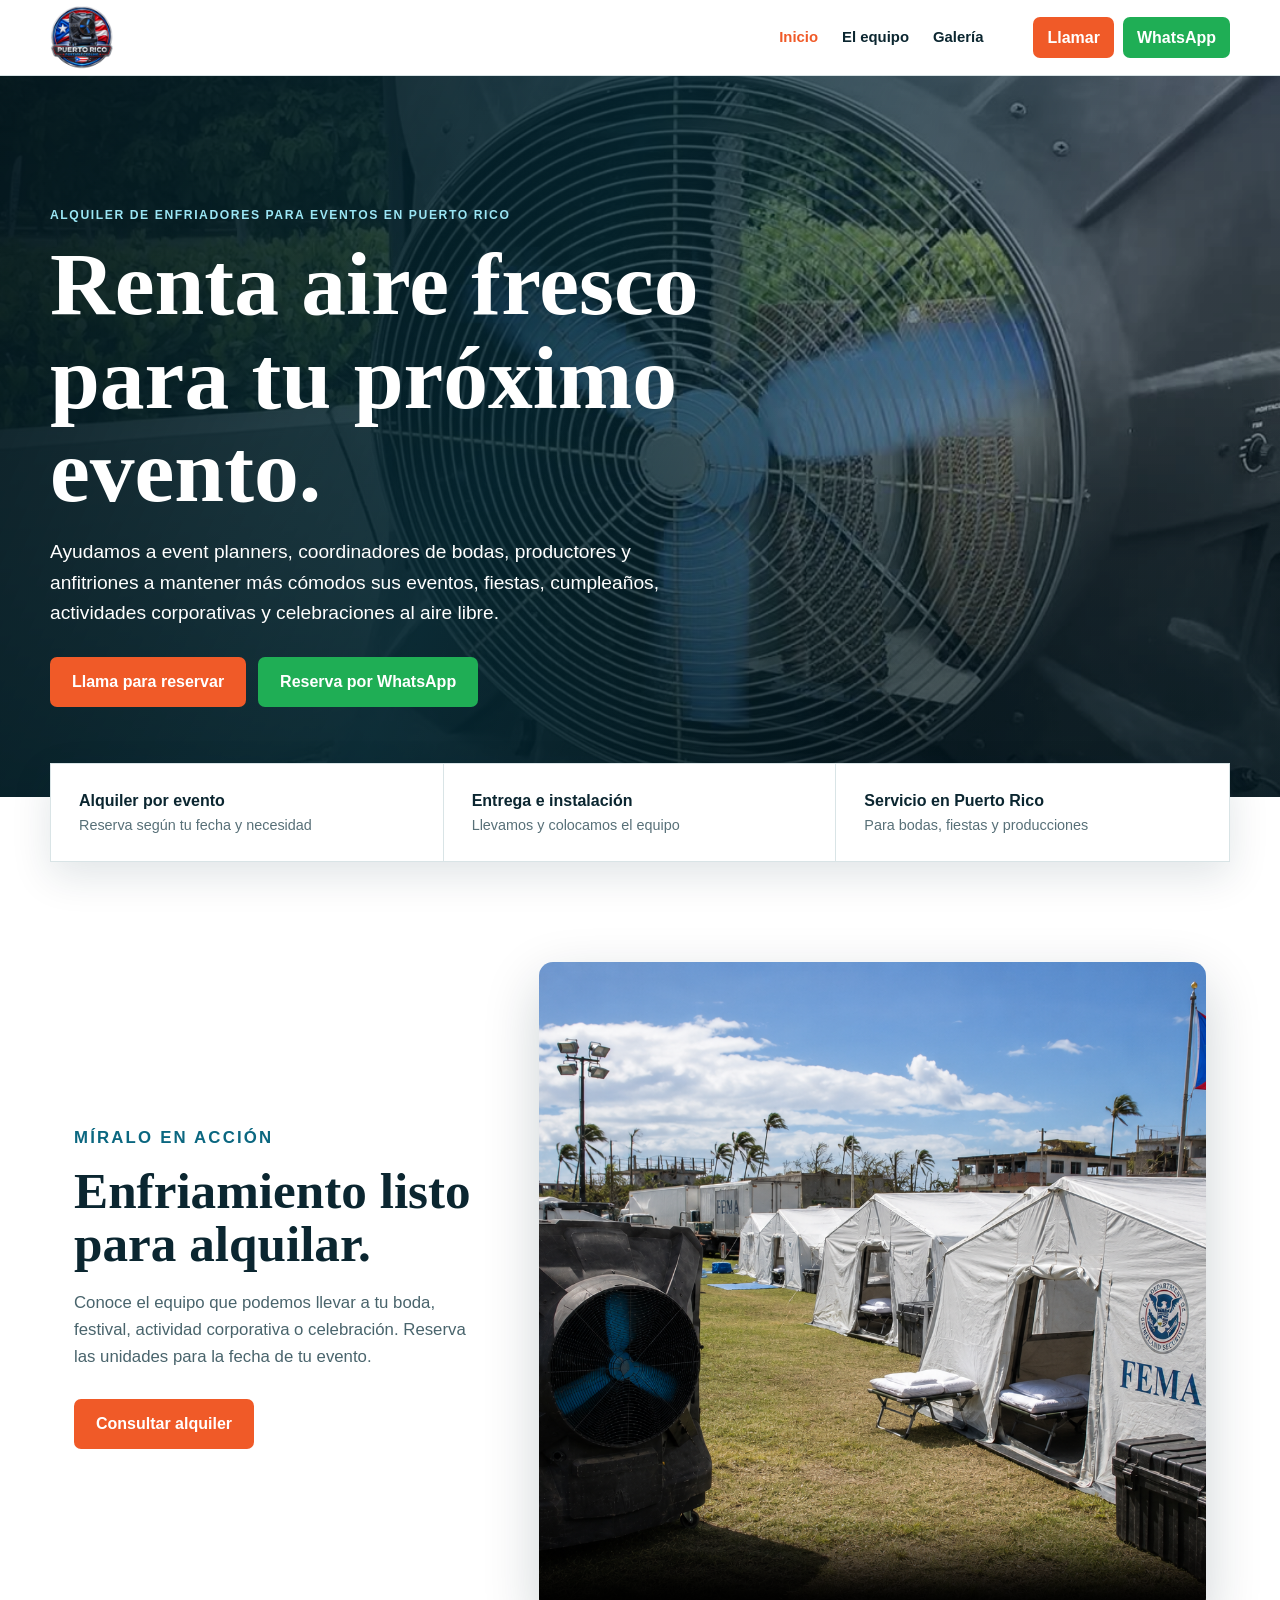
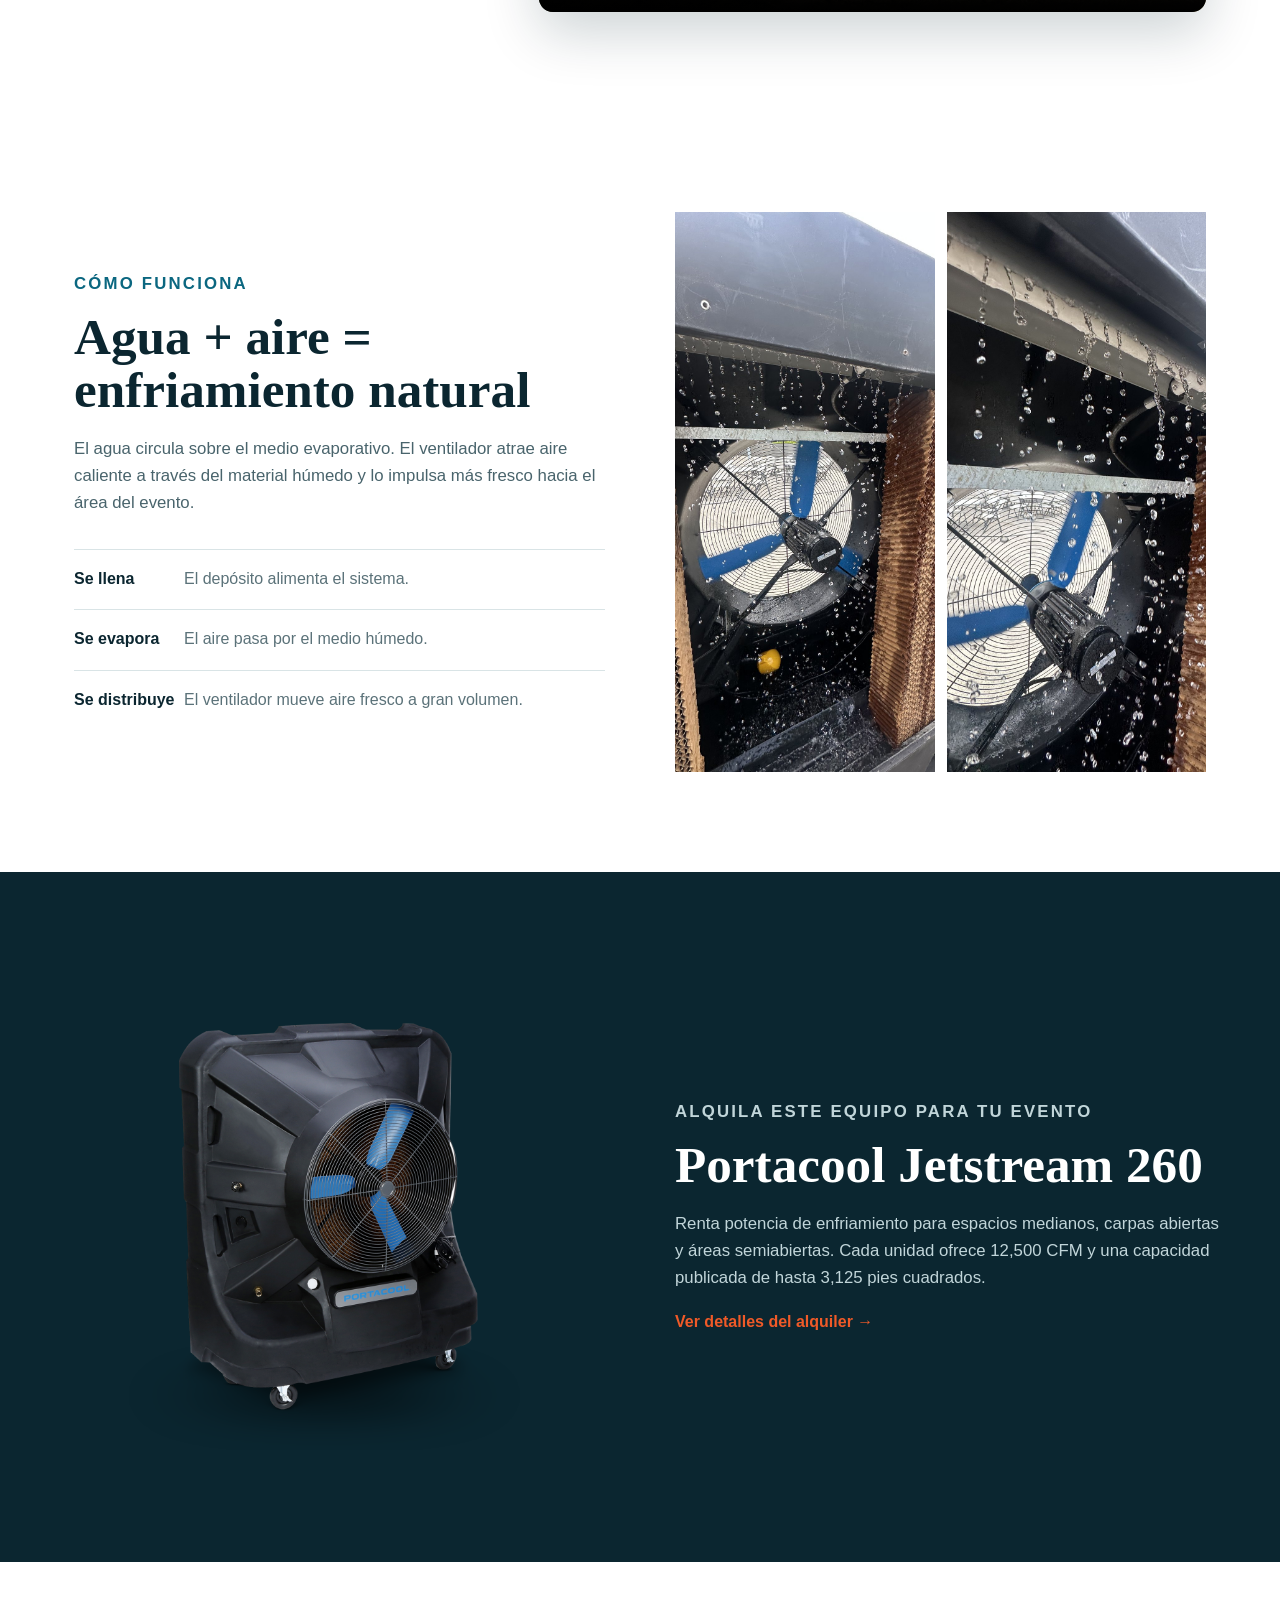
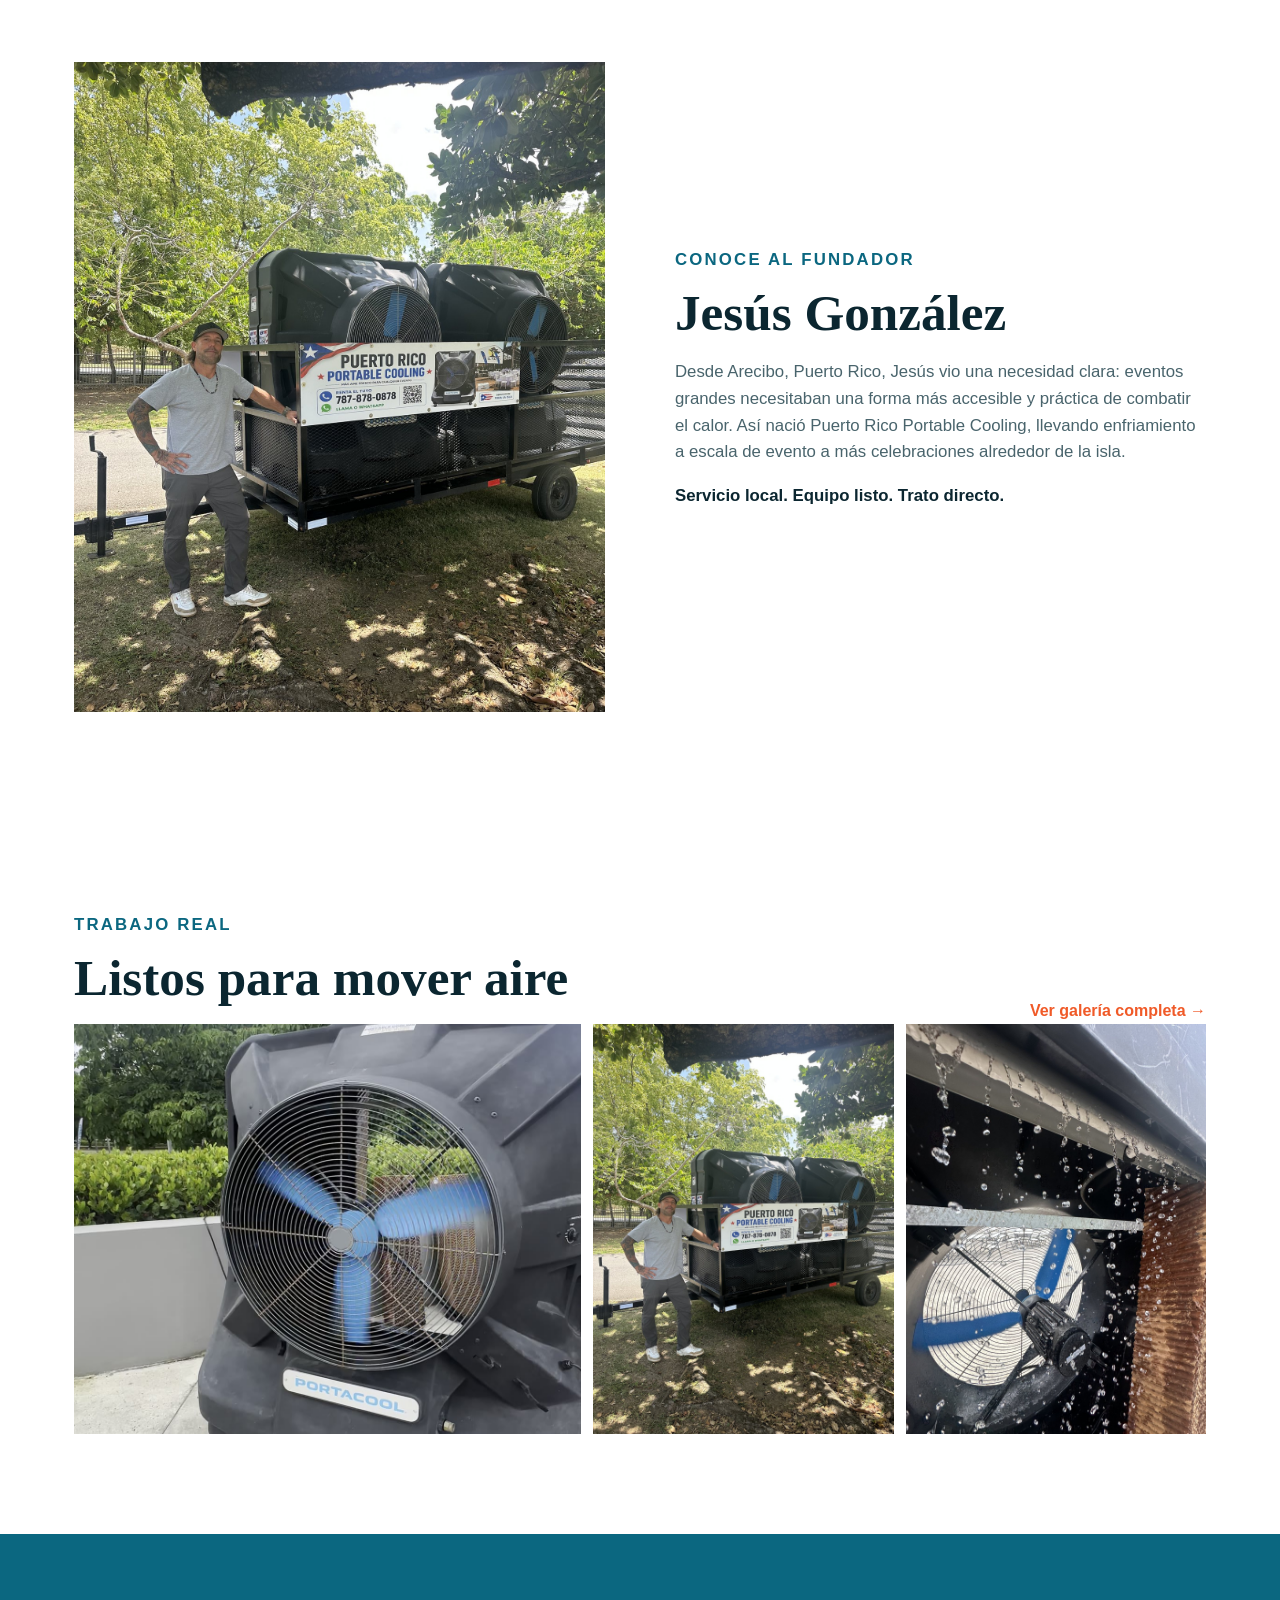
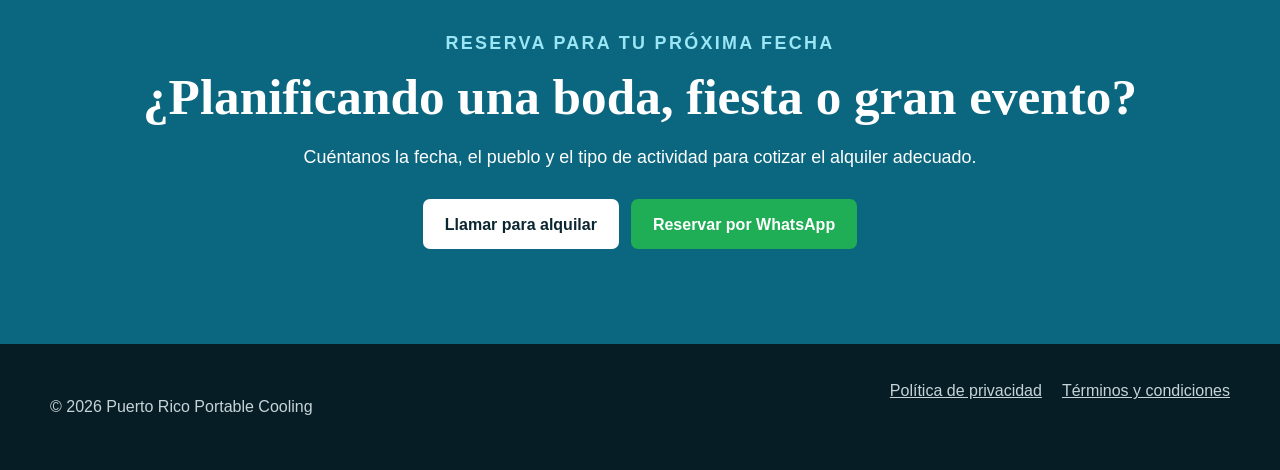
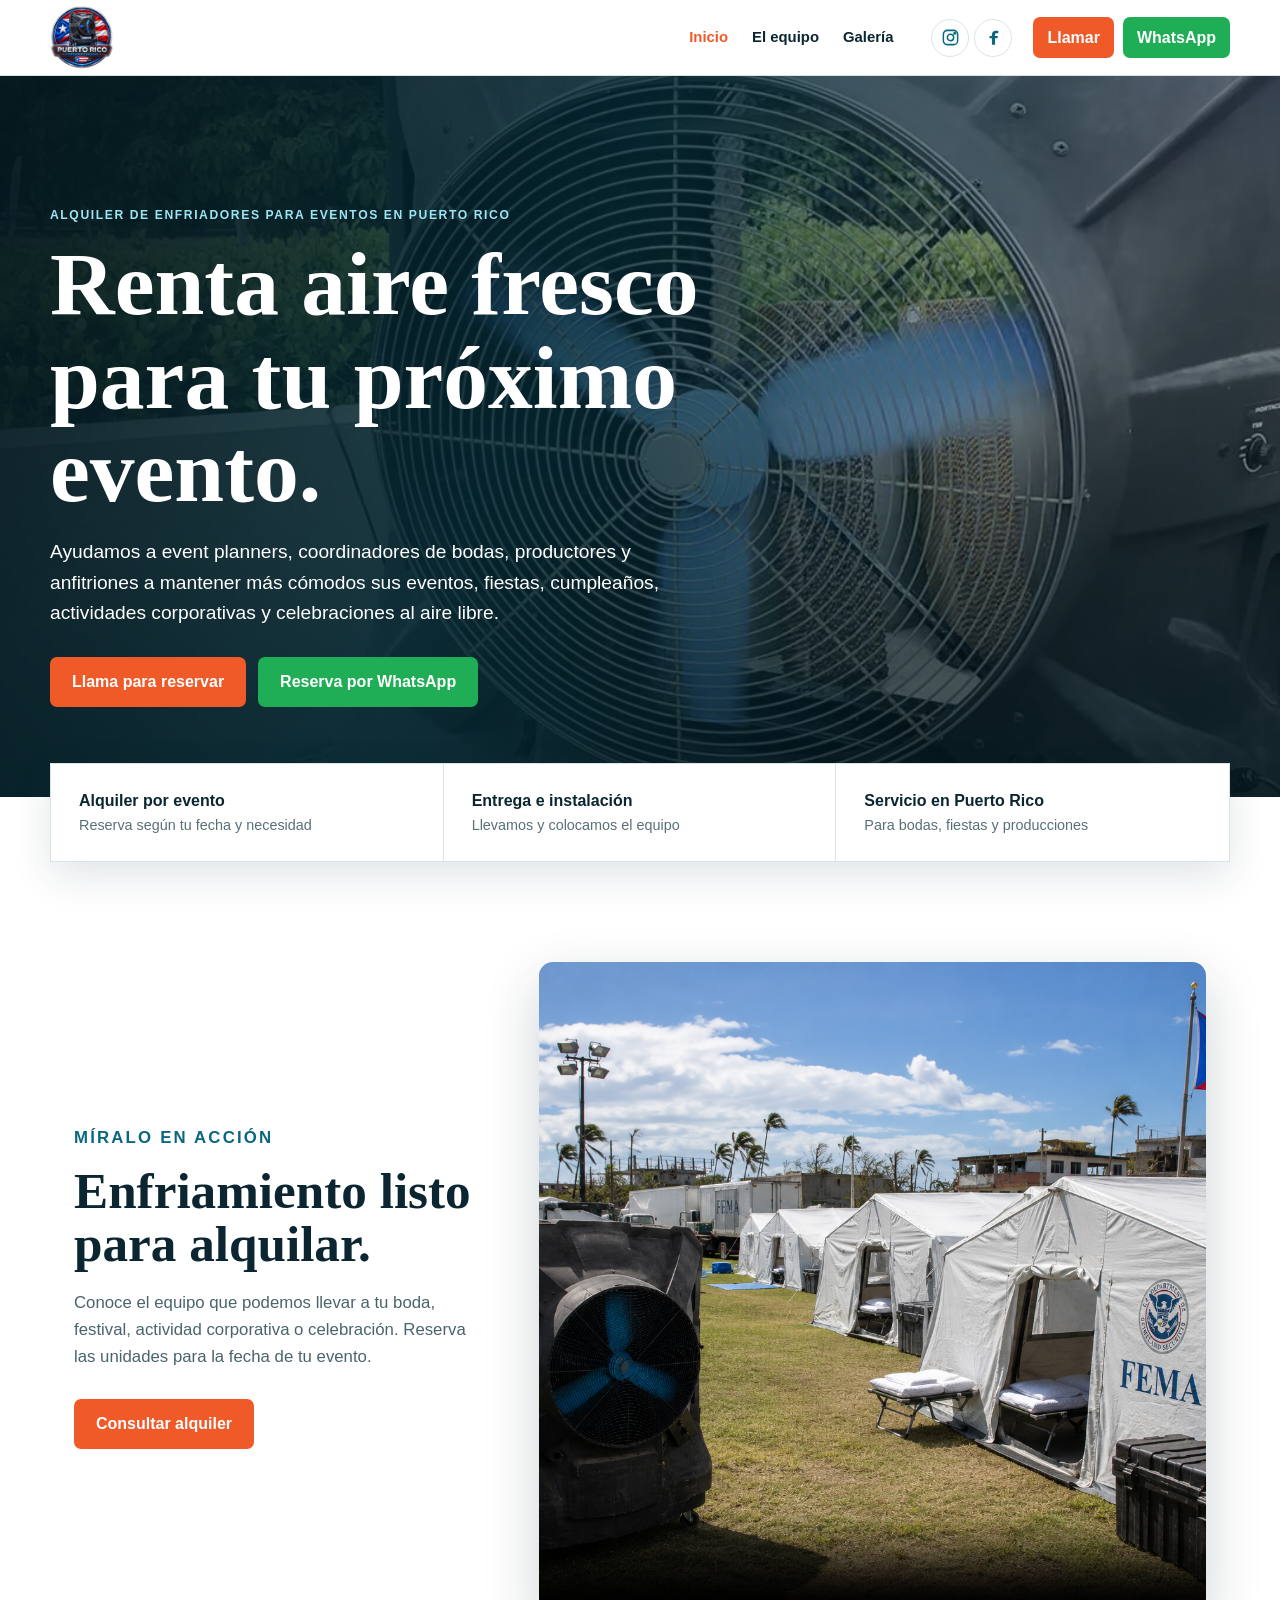
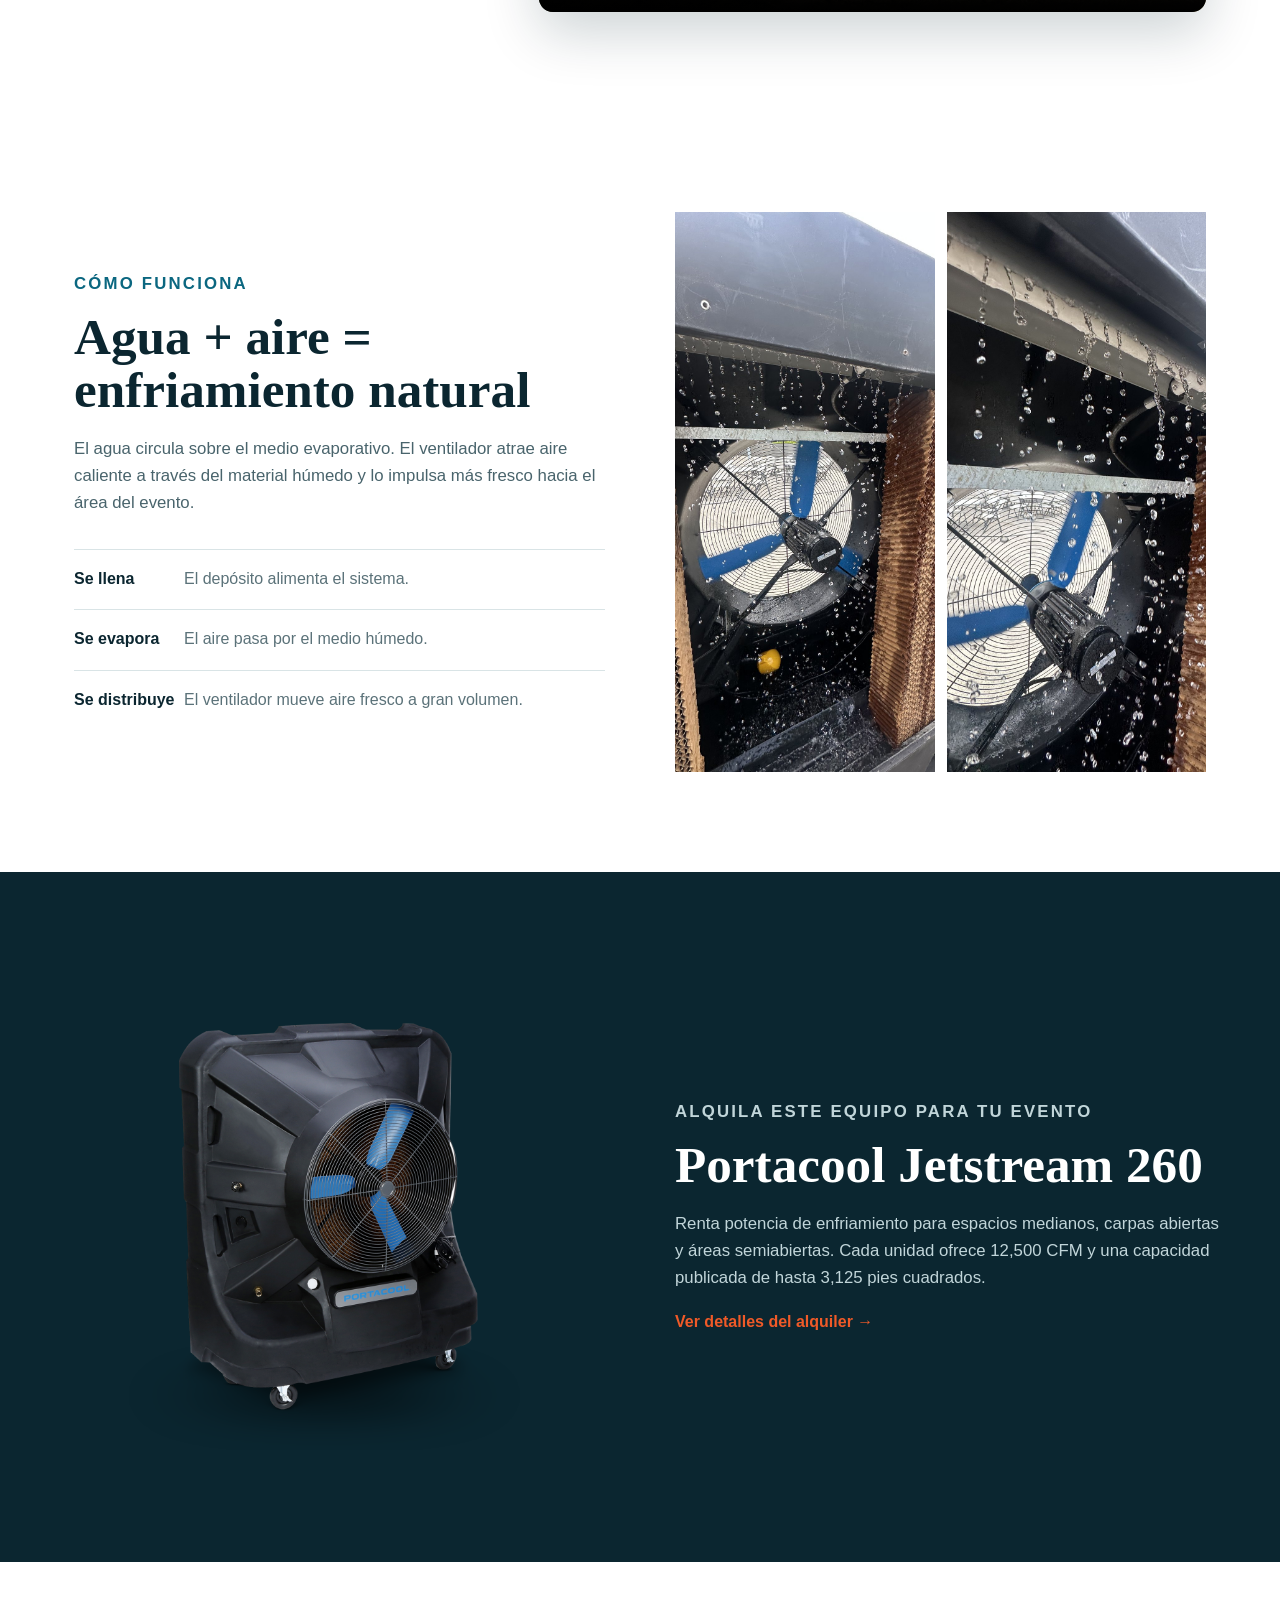
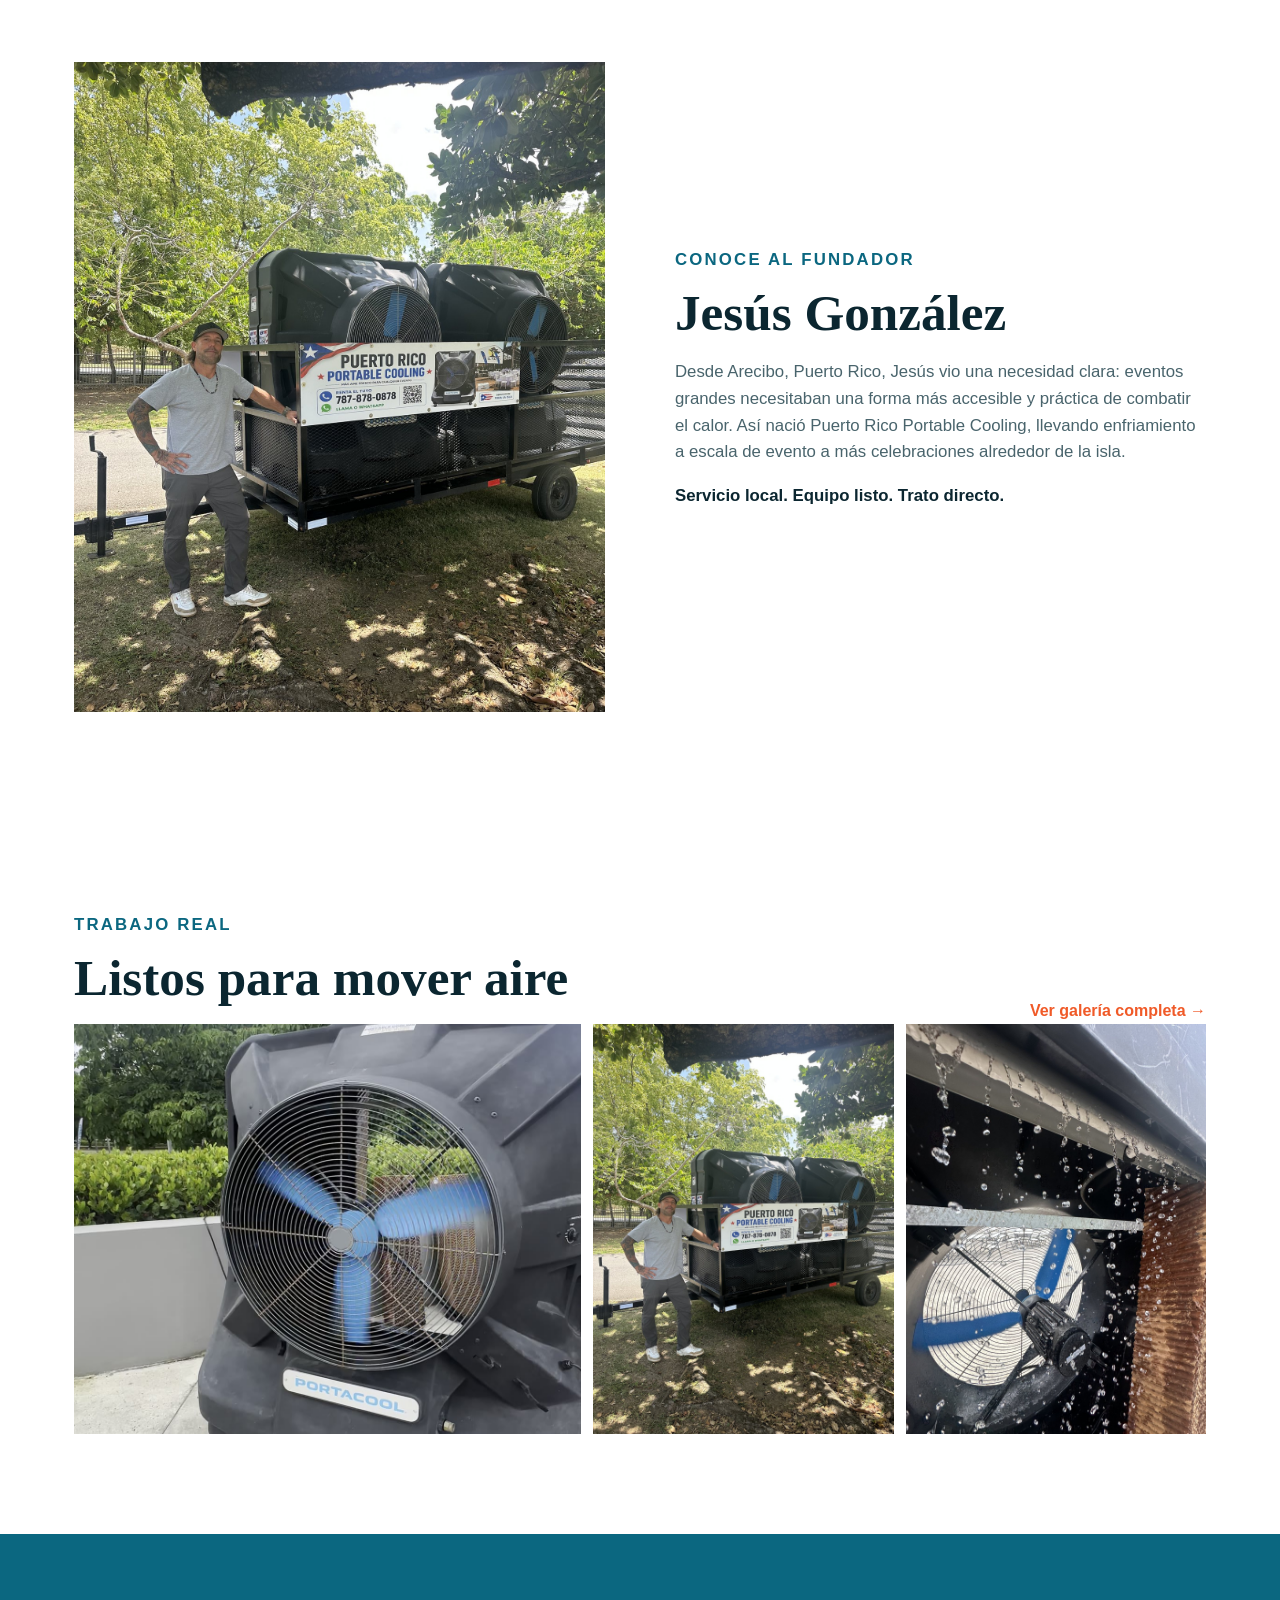
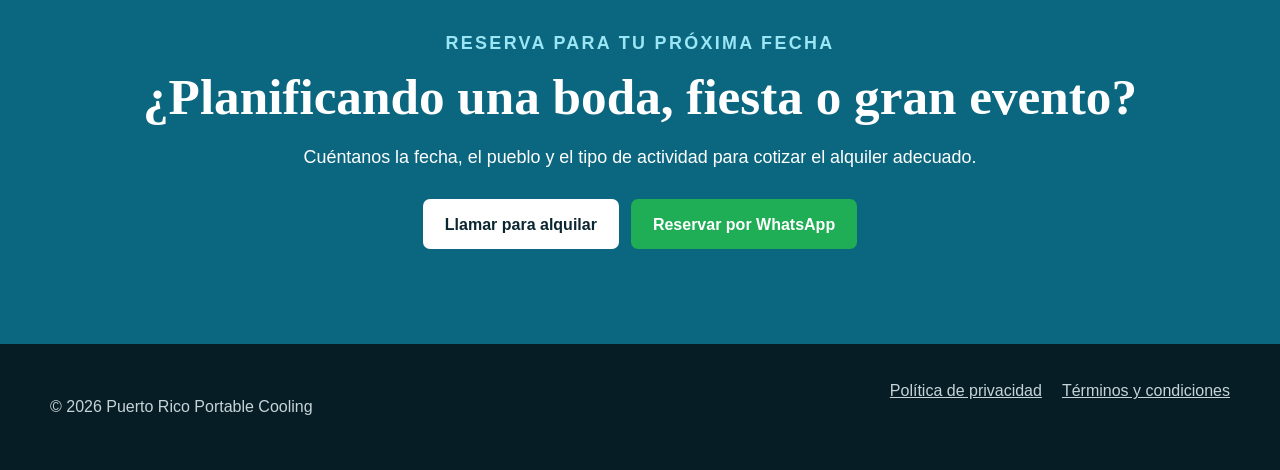
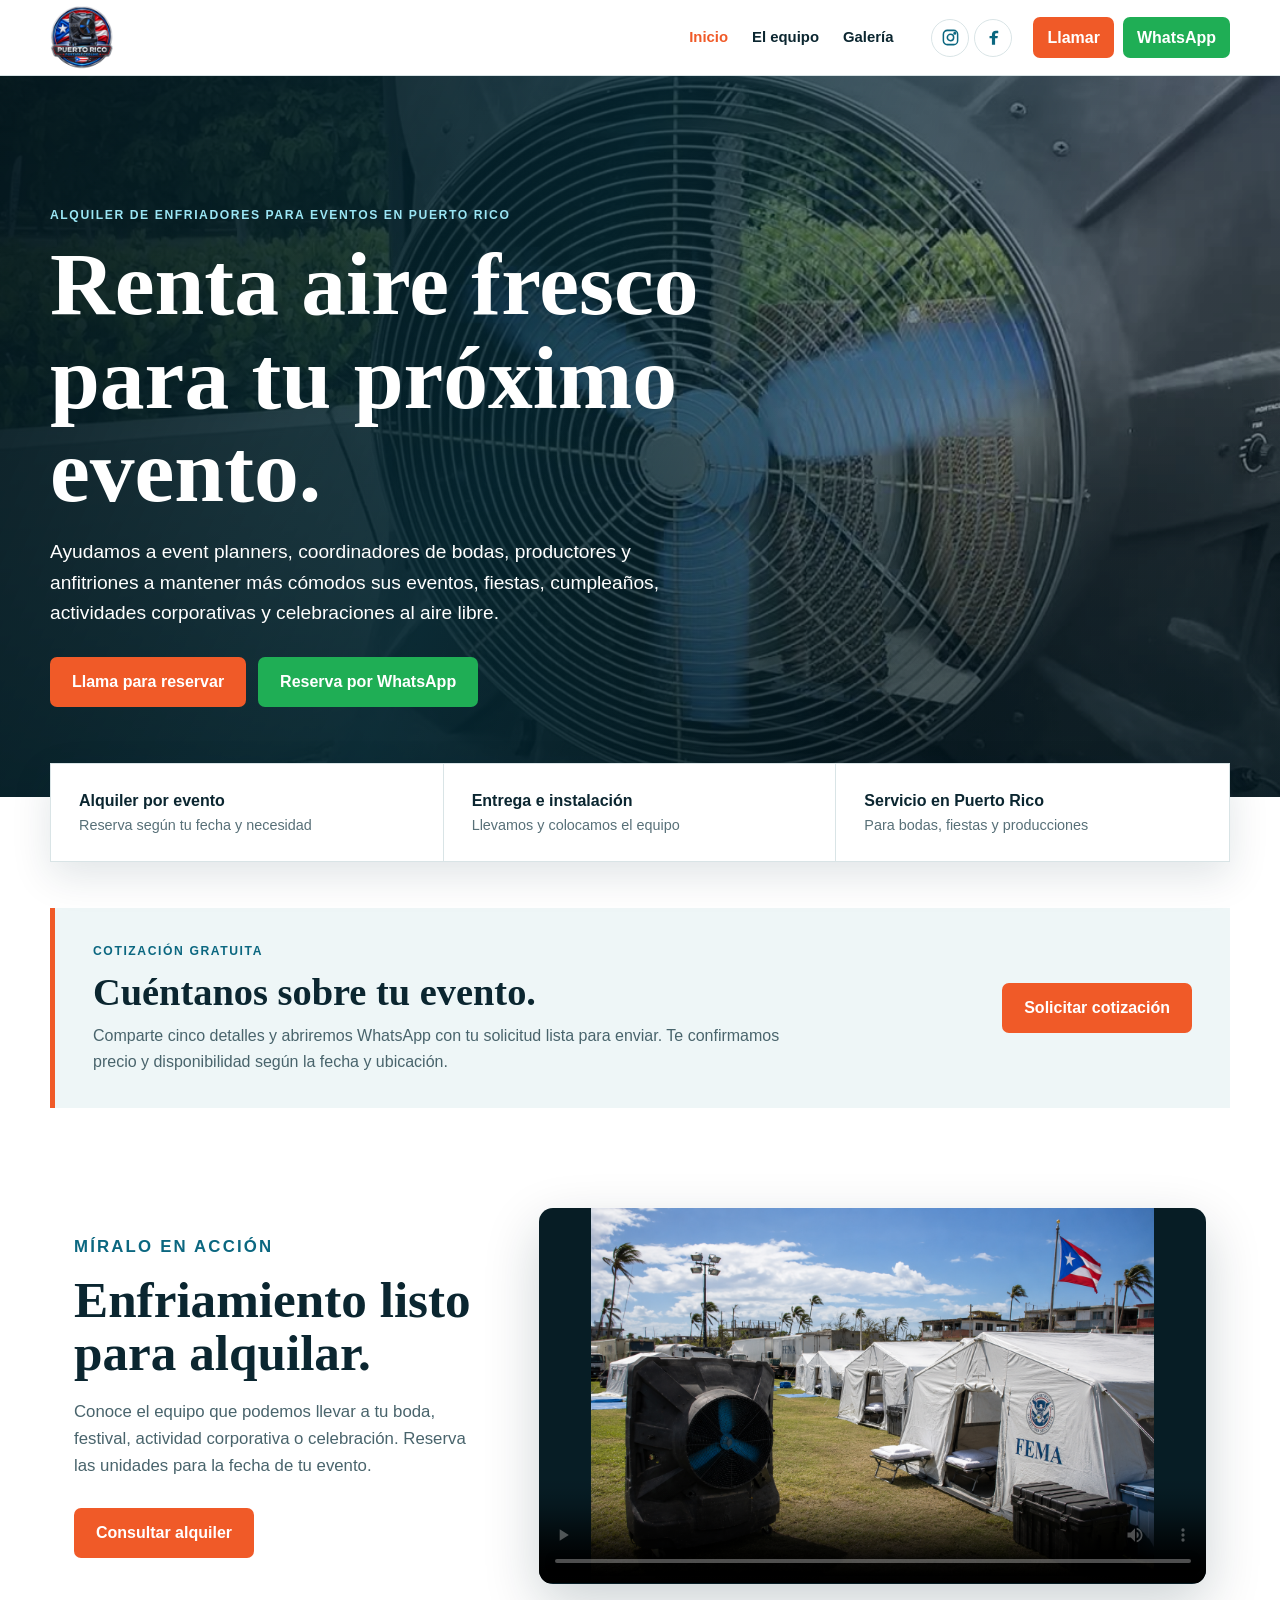
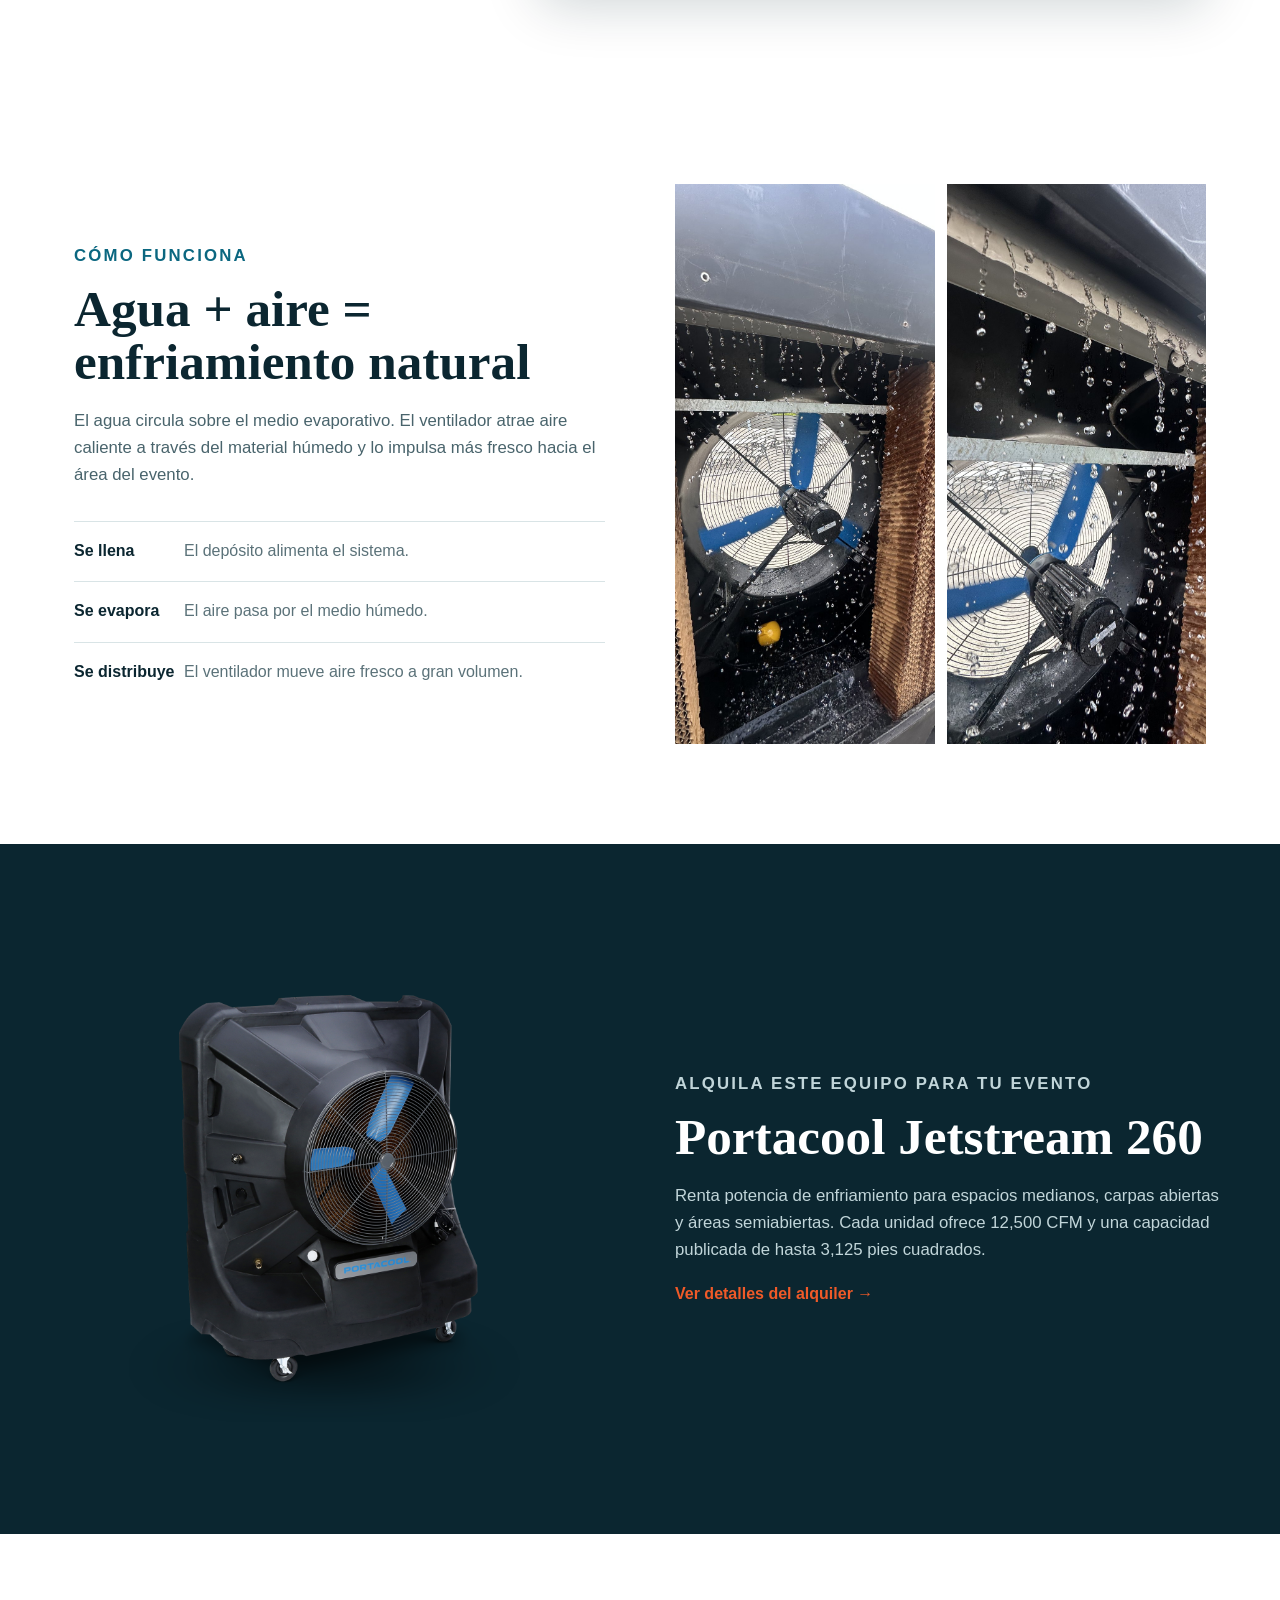
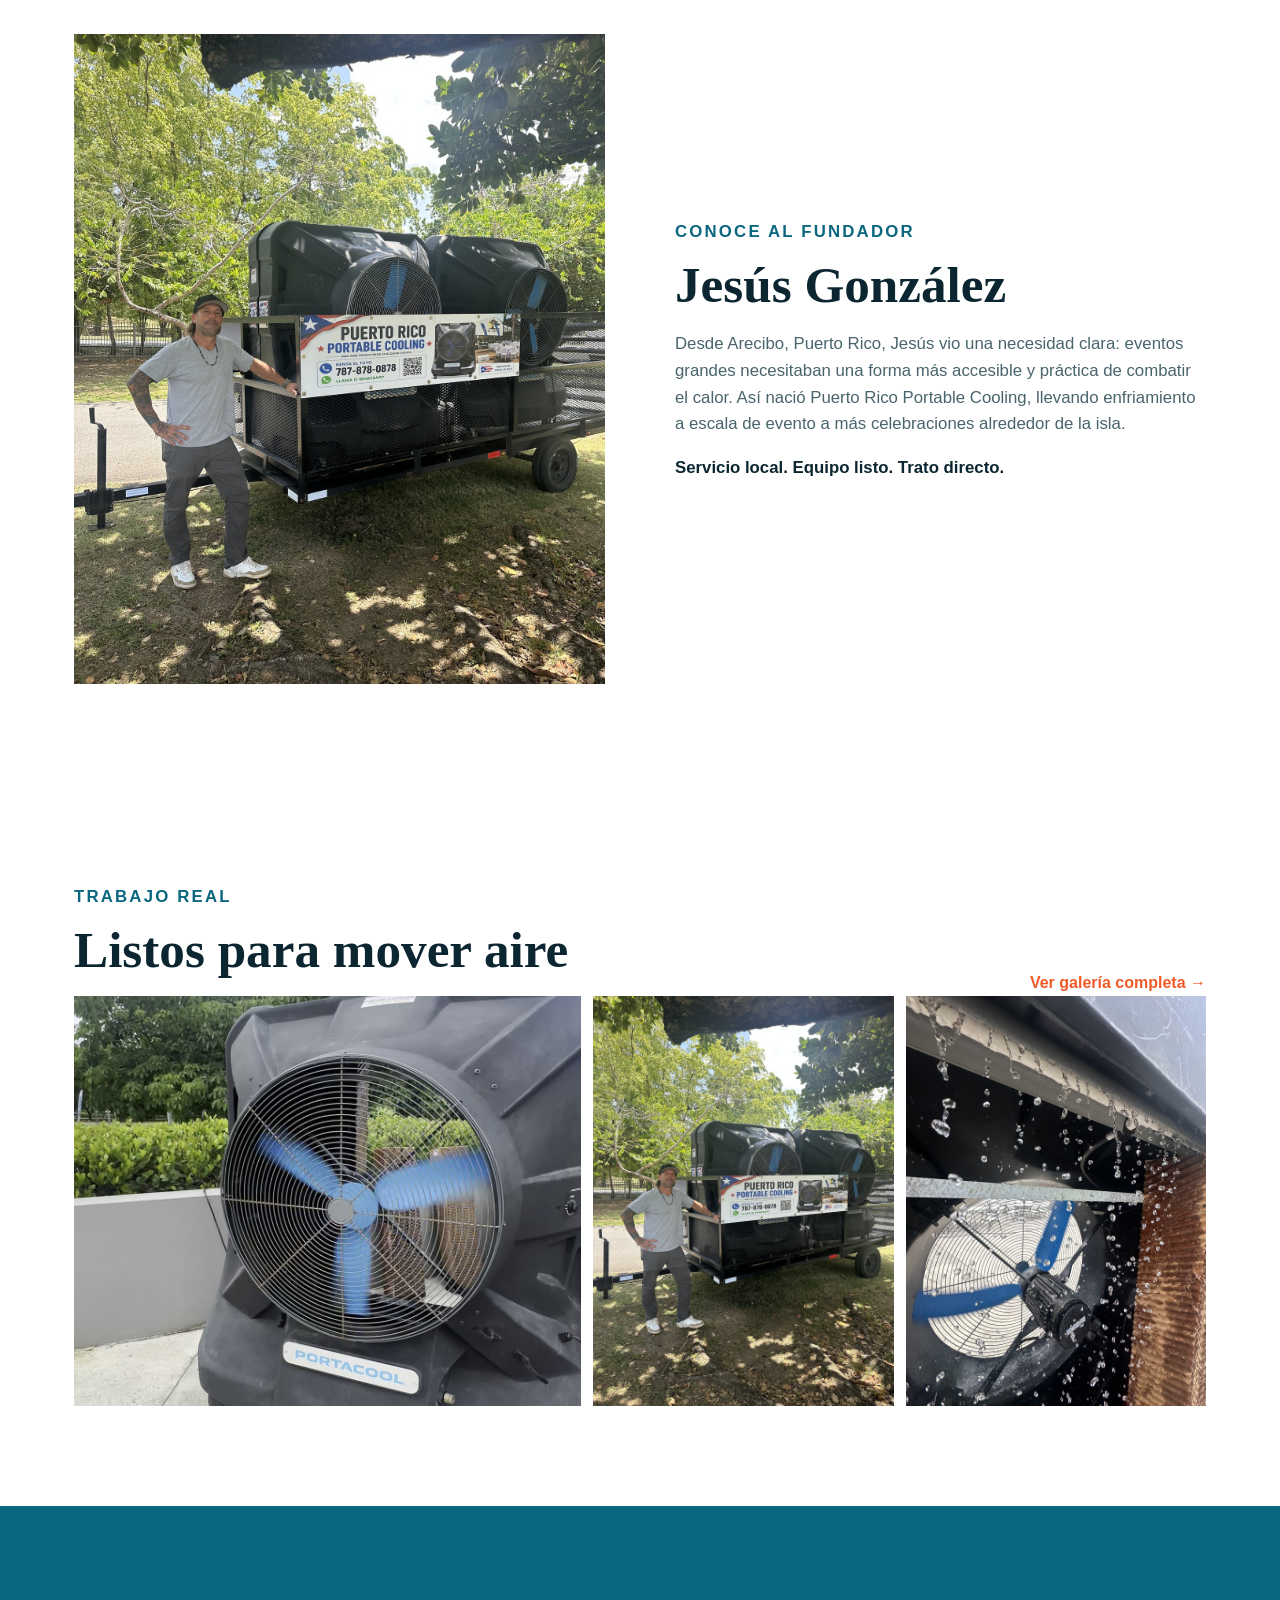
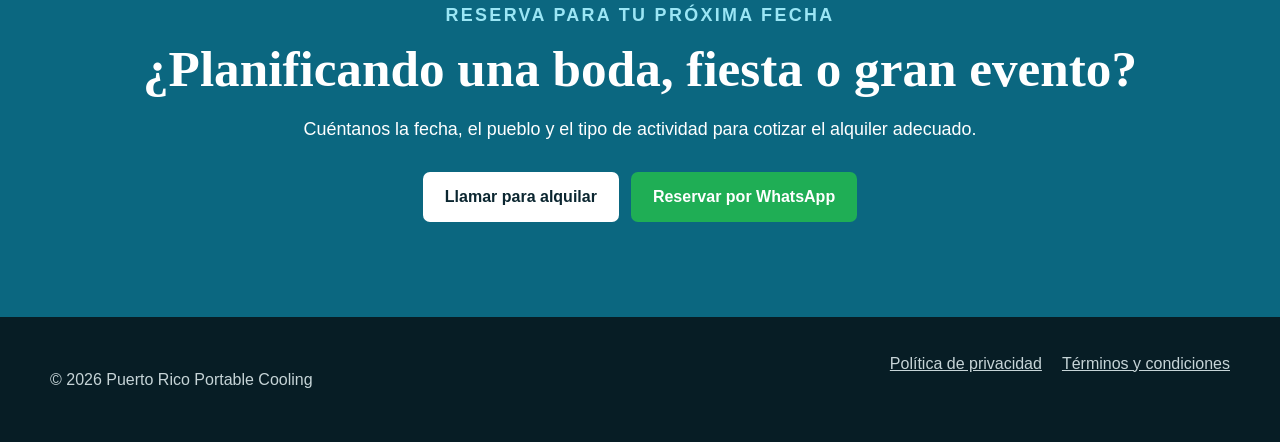
